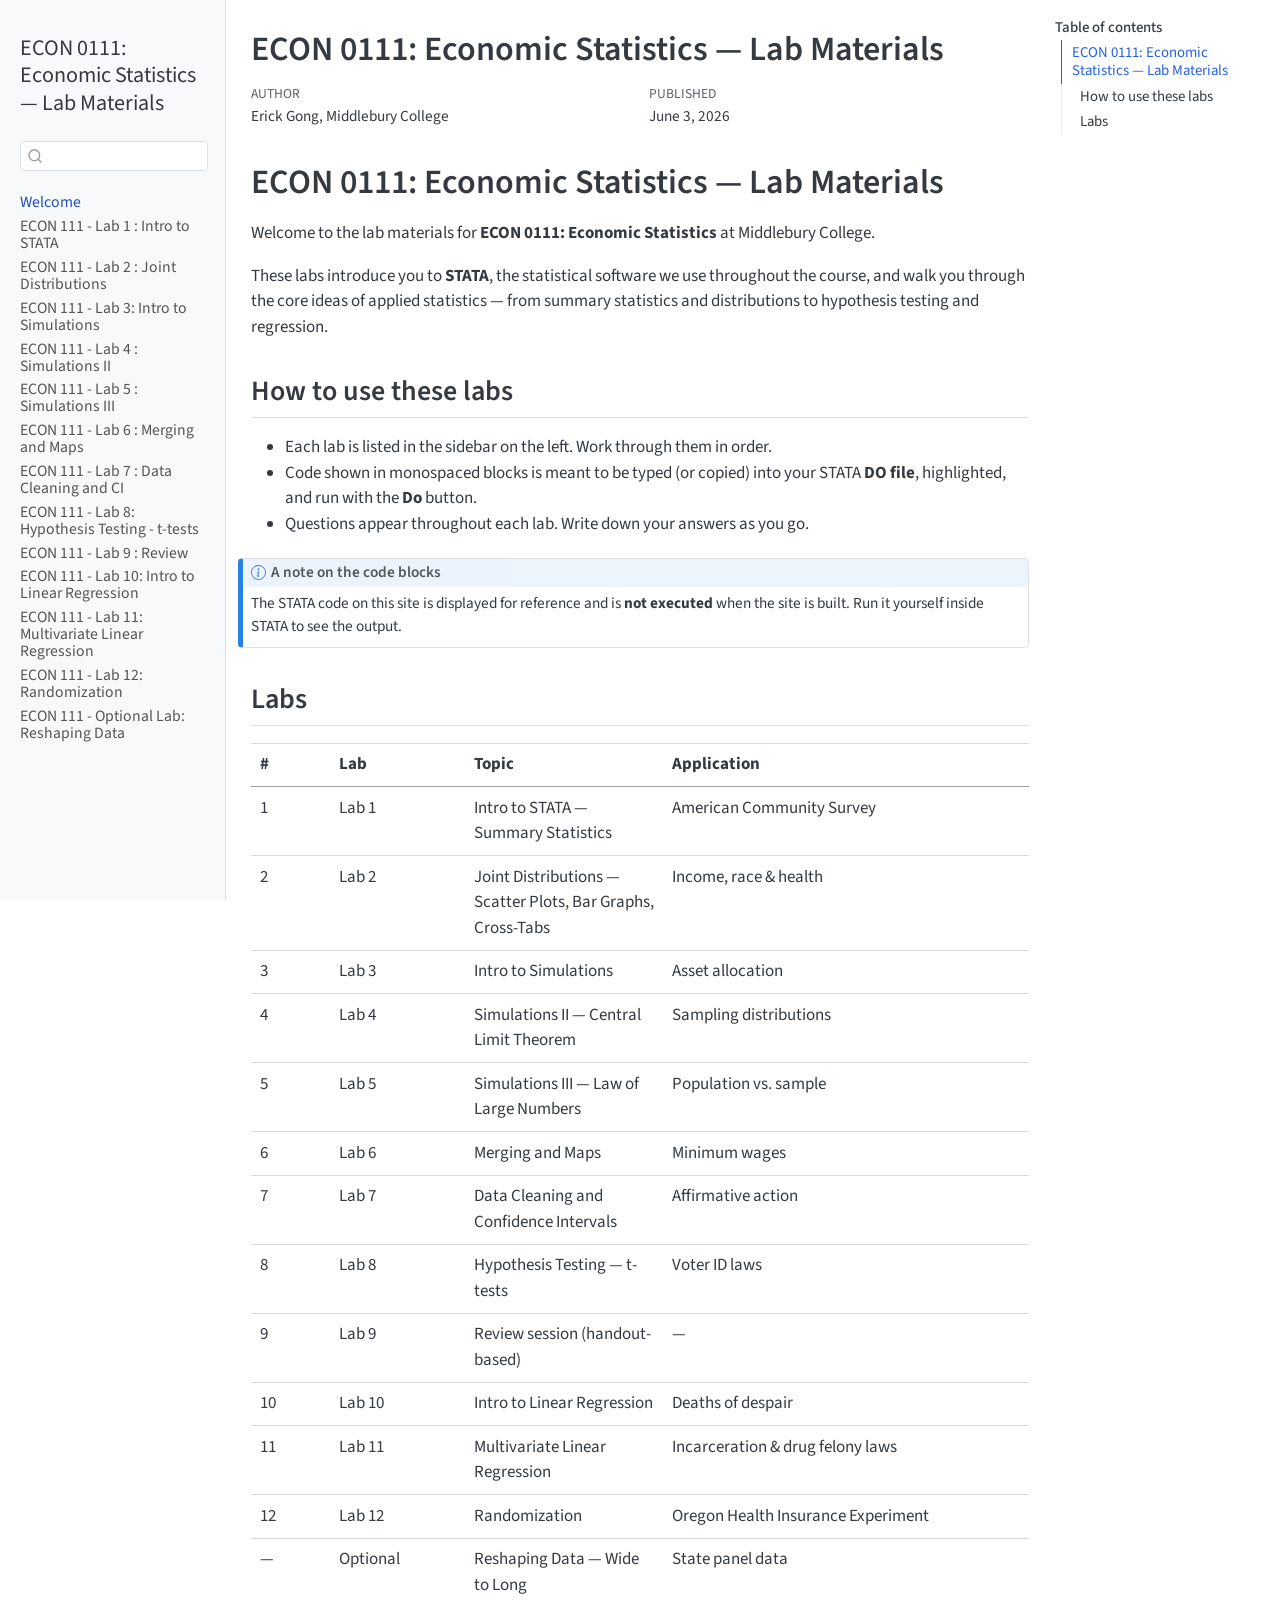
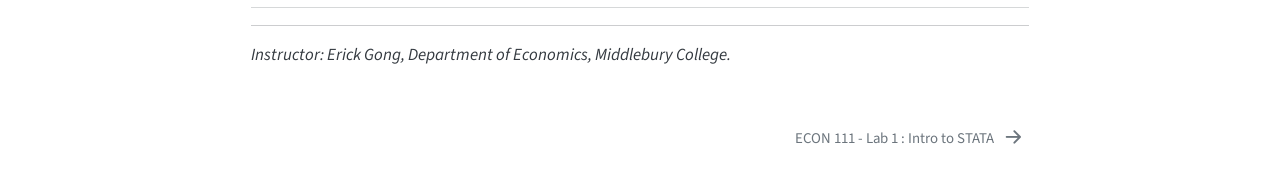
==== index.html @ a8101c31 "Publish ECON 0111 Quarto lab site" ====
<!DOCTYPE html>
<html xmlns="http://www.w3.org/1999/xhtml" lang="en" xml:lang="en"><head>

<meta charset="utf-8">
<meta name="generator" content="quarto-1.9.38">

<meta name="viewport" content="width=device-width, initial-scale=1.0, user-scalable=yes">

<meta name="author" content="Erick Gong, Middlebury College">
<meta name="dcterms.date" content="2026-06-03">

<title>ECON 0111: Economic Statistics — Lab Materials</title>
<style>
/* Default styles provided by pandoc.
** See https://pandoc.org/MANUAL.html#variables-for-html for config info.
*/
code{white-space: pre-wrap;}
span.smallcaps{font-variant: small-caps;}
div.columns{display: flex; gap: min(4vw, 1.5em);}
div.column{flex: auto; overflow-x: auto;}
div.hanging-indent{margin-left: 1.5em; text-indent: -1.5em;}
ul.task-list{list-style: none;}
ul.task-list li input[type="checkbox"] {
  width: 0.8em;
  margin: 0 0.8em 0.2em -1em; /* quarto-specific, see https://github.com/quarto-dev/quarto-cli/issues/4556 */ 
  vertical-align: middle;
}
</style>


<script src="site_libs/quarto-nav/quarto-nav.js"></script>
<script src="site_libs/quarto-nav/headroom.min.js"></script>
<script src="site_libs/clipboard/clipboard.min.js"></script>
<script src="site_libs/quarto-search/autocomplete.umd.js"></script>
<script src="site_libs/quarto-search/fuse.min.js"></script>
<script src="site_libs/quarto-search/quarto-search.js"></script>
<meta name="quarto:offset" content="./">
<link href="./Lab_1.html" rel="next">
<script src="site_libs/quarto-html/quarto.js" type="module"></script>
<script src="site_libs/quarto-html/tabsets/tabsets.js" type="module"></script>
<script src="site_libs/quarto-html/popper.min.js"></script>
<script src="site_libs/quarto-html/tippy.umd.min.js"></script>
<script src="site_libs/quarto-html/anchor.min.js"></script>
<link href="site_libs/quarto-html/tippy.css" rel="stylesheet">
<link href="site_libs/quarto-html/quarto-syntax-highlighting-15634bcf2e68342d4ad2dfa704d543f6.css" rel="stylesheet" id="quarto-text-highlighting-styles">
<script src="site_libs/bootstrap/bootstrap.min.js"></script>
<link href="site_libs/bootstrap/bootstrap-icons.css" rel="stylesheet">
<link href="site_libs/bootstrap/bootstrap-a8e7d90d93b923d1d9e7241540400d29.min.css" rel="stylesheet" append-hash="true" id="quarto-bootstrap" data-mode="light">
<script id="quarto-search-options" type="application/json">{
  "location": "sidebar",
  "copy-button": false,
  "collapse-after": 3,
  "panel-placement": "start",
  "type": "textbox",
  "limit": 50,
  "keyboard-shortcut": [
    "f",
    "/",
    "s"
  ],
  "show-item-context": false,
  "language": {
    "search-no-results-text": "No results",
    "search-matching-documents-text": "matching documents",
    "search-copy-link-title": "Copy link to search",
    "search-hide-matches-text": "Hide additional matches",
    "search-more-match-text": "more match in this document",
    "search-more-matches-text": "more matches in this document",
    "search-clear-button-title": "Clear",
    "search-text-placeholder": "",
    "search-detached-cancel-button-title": "Cancel",
    "search-submit-button-title": "Submit",
    "search-label": "Search"
  }
}</script>


</head>

<body class="nav-sidebar docked quarto-light">

<div id="quarto-search-results"></div>
  <header id="quarto-header" class="headroom fixed-top">
  <nav class="quarto-secondary-nav">
    <div class="container-fluid d-flex">
      <button type="button" class="quarto-btn-toggle btn" data-bs-toggle="collapse" role="button" data-bs-target=".quarto-sidebar-collapse-item" aria-controls="quarto-sidebar" aria-expanded="false" aria-label="Toggle sidebar navigation" onclick="if (window.quartoToggleHeadroom) { window.quartoToggleHeadroom(); }">
        <i class="bi bi-layout-text-sidebar-reverse"></i>
      </button>
        <nav class="quarto-page-breadcrumbs" aria-label="breadcrumb"><ol class="breadcrumb"><li class="breadcrumb-item"><a href="./index.html"><span class="chapter-title">Welcome</span></a></li></ol></nav>
        <a class="flex-grow-1" role="navigation" data-bs-toggle="collapse" data-bs-target=".quarto-sidebar-collapse-item" aria-controls="quarto-sidebar" aria-expanded="false" aria-label="Toggle sidebar navigation" onclick="if (window.quartoToggleHeadroom) { window.quartoToggleHeadroom(); }">      
        </a>
      <button type="button" class="btn quarto-search-button" aria-label="Search" onclick="window.quartoOpenSearch();">
        <i class="bi bi-search"></i>
      </button>
    </div>
  </nav>
</header>
<!-- content -->
<div id="quarto-content" class="quarto-container page-columns page-rows-contents page-layout-article">
<!-- sidebar -->
  <nav id="quarto-sidebar" class="sidebar collapse collapse-horizontal quarto-sidebar-collapse-item sidebar-navigation docked overflow-auto">
    <div class="pt-lg-2 mt-2 text-left sidebar-header">
    <div class="sidebar-title mb-0 py-0">
      <a href="./">ECON 0111: Economic Statistics — Lab Materials</a> 
    </div>
      </div>
        <div class="mt-2 flex-shrink-0 align-items-center">
        <div class="sidebar-search">
        <div id="quarto-search" class="" title="Search"></div>
        </div>
        </div>
    <div class="sidebar-menu-container"> 
    <ul class="list-unstyled mt-1">
        <li class="sidebar-item">
  <div class="sidebar-item-container"> 
  <a href="./index.html" class="sidebar-item-text sidebar-link active"><span class="chapter-title">Welcome</span></a>
  </div>
</li>
        <li class="sidebar-item">
  <div class="sidebar-item-container"> 
  <a href="./Lab_1.html" class="sidebar-item-text sidebar-link"><span class="chapter-title">ECON 111 - Lab 1 : Intro to STATA</span></a>
  </div>
</li>
        <li class="sidebar-item">
  <div class="sidebar-item-container"> 
  <a href="./Lab_2.html" class="sidebar-item-text sidebar-link"><span class="chapter-title">ECON 111 - Lab 2 : Joint Distributions</span></a>
  </div>
</li>
        <li class="sidebar-item">
  <div class="sidebar-item-container"> 
  <a href="./Lab_3.html" class="sidebar-item-text sidebar-link"><span class="chapter-title">ECON 111 - Lab 3: Intro to Simulations</span></a>
  </div>
</li>
        <li class="sidebar-item">
  <div class="sidebar-item-container"> 
  <a href="./Lab_4.html" class="sidebar-item-text sidebar-link"><span class="chapter-title">ECON 111 - Lab 4 : Simulations II</span></a>
  </div>
</li>
        <li class="sidebar-item">
  <div class="sidebar-item-container"> 
  <a href="./Lab_5.html" class="sidebar-item-text sidebar-link"><span class="chapter-title">ECON 111 - Lab 5 : Simulations III</span></a>
  </div>
</li>
        <li class="sidebar-item">
  <div class="sidebar-item-container"> 
  <a href="./Lab_6.html" class="sidebar-item-text sidebar-link"><span class="chapter-title">ECON 111 - Lab 6 : Merging and Maps</span></a>
  </div>
</li>
        <li class="sidebar-item">
  <div class="sidebar-item-container"> 
  <a href="./Lab_7.html" class="sidebar-item-text sidebar-link"><span class="chapter-title">ECON 111 - Lab 7 : Data Cleaning and CI</span></a>
  </div>
</li>
        <li class="sidebar-item">
  <div class="sidebar-item-container"> 
  <a href="./Lab_8.html" class="sidebar-item-text sidebar-link"><span class="chapter-title">ECON 111 - Lab 8: Hypothesis Testing - t-tests</span></a>
  </div>
</li>
        <li class="sidebar-item">
  <div class="sidebar-item-container"> 
  <a href="./Lab_9.html" class="sidebar-item-text sidebar-link"><span class="chapter-title">ECON 111 - Lab 9 : Review</span></a>
  </div>
</li>
        <li class="sidebar-item">
  <div class="sidebar-item-container"> 
  <a href="./Lab_10.html" class="sidebar-item-text sidebar-link"><span class="chapter-title">ECON 111 - Lab 10: Intro to Linear Regression</span></a>
  </div>
</li>
        <li class="sidebar-item">
  <div class="sidebar-item-container"> 
  <a href="./Lab_11.html" class="sidebar-item-text sidebar-link"><span class="chapter-title">ECON 111 - Lab 11: Multivariate Linear Regression</span></a>
  </div>
</li>
        <li class="sidebar-item">
  <div class="sidebar-item-container"> 
  <a href="./Lab_12.html" class="sidebar-item-text sidebar-link"><span class="chapter-title">ECON 111 - Lab 12: Randomization</span></a>
  </div>
</li>
        <li class="sidebar-item">
  <div class="sidebar-item-container"> 
  <a href="./Lab_Optional_Reshape.html" class="sidebar-item-text sidebar-link"><span class="chapter-title">ECON 111 - Optional Lab: Reshaping Data</span></a>
  </div>
</li>
    </ul>
    </div>
</nav>
<div id="quarto-sidebar-glass" class="quarto-sidebar-collapse-item" data-bs-toggle="collapse" data-bs-target=".quarto-sidebar-collapse-item"></div>
<!-- margin-sidebar -->
    <div id="quarto-margin-sidebar" class="sidebar margin-sidebar">
        <nav id="TOC" role="doc-toc" class="toc-active">
    <h2 id="toc-title">Table of contents</h2>
   
  <ul>
  <li><a href="#econ-0111-economic-statistics-lab-materials" id="toc-econ-0111-economic-statistics-lab-materials" class="nav-link active" data-scroll-target="#econ-0111-economic-statistics-lab-materials">ECON 0111: Economic Statistics — Lab Materials</a>
  <ul class="collapse">
  <li><a href="#how-to-use-these-labs" id="toc-how-to-use-these-labs" class="nav-link" data-scroll-target="#how-to-use-these-labs">How to use these labs</a></li>
  <li><a href="#labs" id="toc-labs" class="nav-link" data-scroll-target="#labs">Labs</a></li>
  </ul></li>
  </ul>
</nav>
    </div>
<!-- main -->
<main class="content" id="quarto-document-content">

<header id="title-block-header" class="quarto-title-block default">
<div class="quarto-title">
<h1 class="title">ECON 0111: Economic Statistics — Lab Materials</h1>
</div>



<div class="quarto-title-meta">

    <div>
    <div class="quarto-title-meta-heading">Author</div>
    <div class="quarto-title-meta-contents">
             <p>Erick Gong, Middlebury College </p>
          </div>
  </div>
    
    <div>
    <div class="quarto-title-meta-heading">Published</div>
    <div class="quarto-title-meta-contents">
      <p class="date">June 3, 2026</p>
    </div>
  </div>
  
    
  </div>
  


</header>


<section id="econ-0111-economic-statistics-lab-materials" class="level1 unnumbered">
<h1 class="unnumbered">ECON 0111: Economic Statistics — Lab Materials</h1>
<p>Welcome to the lab materials for <strong>ECON 0111: Economic Statistics</strong> at Middlebury College.</p>
<p>These labs introduce you to <strong>STATA</strong>, the statistical software we use throughout the course, and walk you through the core ideas of applied statistics — from summary statistics and distributions to hypothesis testing and regression.</p>
<section id="how-to-use-these-labs" class="level2">
<h2 class="anchored" data-anchor-id="how-to-use-these-labs">How to use these labs</h2>
<ul>
<li>Each lab is listed in the sidebar on the left. Work through them in order.</li>
<li>Code shown in monospaced blocks is meant to be typed (or copied) into your STATA <strong>DO file</strong>, highlighted, and run with the <strong>Do</strong> button.</li>
<li>Questions appear throughout each lab. Write down your answers as you go.</li>
</ul>
<div class="callout callout-style-default callout-note callout-titled">
<div class="callout-header d-flex align-content-center">
<div class="callout-icon-container">
<i class="callout-icon"></i>
</div>
<div class="callout-title-container flex-fill">
<span class="screen-reader-only">Note</span>A note on the code blocks
</div>
</div>
<div class="callout-body-container callout-body">
<p>The STATA code on this site is displayed for reference and is <strong>not executed</strong> when the site is built. Run it yourself inside STATA to see the output.</p>
</div>
</div>
</section>
<section id="labs" class="level2">
<h2 class="anchored" data-anchor-id="labs">Labs</h2>
<table class="caption-top table">
<colgroup>
<col style="width: 10%">
<col style="width: 17%">
<col style="width: 25%">
<col style="width: 46%">
</colgroup>
<thead>
<tr class="header">
<th>#</th>
<th>Lab</th>
<th>Topic</th>
<th>Application</th>
</tr>
</thead>
<tbody>
<tr class="odd">
<td>1</td>
<td>Lab 1</td>
<td>Intro to STATA — Summary Statistics</td>
<td>American Community Survey</td>
</tr>
<tr class="even">
<td>2</td>
<td>Lab 2</td>
<td>Joint Distributions — Scatter Plots, Bar Graphs, Cross-Tabs</td>
<td>Income, race &amp; health</td>
</tr>
<tr class="odd">
<td>3</td>
<td>Lab 3</td>
<td>Intro to Simulations</td>
<td>Asset allocation</td>
</tr>
<tr class="even">
<td>4</td>
<td>Lab 4</td>
<td>Simulations II — Central Limit Theorem</td>
<td>Sampling distributions</td>
</tr>
<tr class="odd">
<td>5</td>
<td>Lab 5</td>
<td>Simulations III — Law of Large Numbers</td>
<td>Population vs.&nbsp;sample</td>
</tr>
<tr class="even">
<td>6</td>
<td>Lab 6</td>
<td>Merging and Maps</td>
<td>Minimum wages</td>
</tr>
<tr class="odd">
<td>7</td>
<td>Lab 7</td>
<td>Data Cleaning and Confidence Intervals</td>
<td>Affirmative action</td>
</tr>
<tr class="even">
<td>8</td>
<td>Lab 8</td>
<td>Hypothesis Testing — t-tests</td>
<td>Voter ID laws</td>
</tr>
<tr class="odd">
<td>9</td>
<td>Lab 9</td>
<td>Review session (handout-based)</td>
<td>—</td>
</tr>
<tr class="even">
<td>10</td>
<td>Lab 10</td>
<td>Intro to Linear Regression</td>
<td>Deaths of despair</td>
</tr>
<tr class="odd">
<td>11</td>
<td>Lab 11</td>
<td>Multivariate Linear Regression</td>
<td>Incarceration &amp; drug felony laws</td>
</tr>
<tr class="even">
<td>12</td>
<td>Lab 12</td>
<td>Randomization</td>
<td>Oregon Health Insurance Experiment</td>
</tr>
<tr class="odd">
<td>—</td>
<td>Optional</td>
<td>Reshaping Data — Wide to Long</td>
<td>State panel data</td>
</tr>
</tbody>
</table>
<hr>
<p><em>Instructor: Erick Gong, Department of Economics, Middlebury College.</em></p>


</section>
</section>

</main> <!-- /main -->
<script id="quarto-html-after-body" type="application/javascript">
  window.document.addEventListener("DOMContentLoaded", function (event) {
    const icon = "";
    const anchorJS = new window.AnchorJS();
    anchorJS.options = {
      placement: 'right',
      icon: icon
    };
    anchorJS.add('.anchored');
    const isCodeAnnotation = (el) => {
      for (const clz of el.classList) {
        if (clz.startsWith('code-annotation-')) {                     
          return true;
        }
      }
      return false;
    }
    const onCopySuccess = function(e) {
      // button target
      const button = e.trigger;
      // don't keep focus
      button.blur();
      // flash "checked"
      button.classList.add('code-copy-button-checked');
      var currentTitle = button.getAttribute("title");
      button.setAttribute("title", "Copied!");
      let tooltip;
      if (window.bootstrap) {
        button.setAttribute("data-bs-toggle", "tooltip");
        button.setAttribute("data-bs-placement", "left");
        button.setAttribute("data-bs-title", "Copied!");
        tooltip = new bootstrap.Tooltip(button, 
          { trigger: "manual", 
            customClass: "code-copy-button-tooltip",
            offset: [0, -8]});
        tooltip.show();    
      }
      setTimeout(function() {
        if (tooltip) {
          tooltip.hide();
          button.removeAttribute("data-bs-title");
          button.removeAttribute("data-bs-toggle");
          button.removeAttribute("data-bs-placement");
        }
        button.setAttribute("title", currentTitle);
        button.classList.remove('code-copy-button-checked');
      }, 1000);
      // clear code selection
      e.clearSelection();
    }
    const getTextToCopy = function(trigger) {
      const outerScaffold = trigger.parentElement.cloneNode(true);
      const codeEl = outerScaffold.querySelector('code');
      for (const childEl of codeEl.children) {
        if (isCodeAnnotation(childEl)) {
          childEl.remove();
        }
      }
      return codeEl.innerText;
    }
    const clipboard = new window.ClipboardJS('.code-copy-button:not([data-in-quarto-modal])', {
      text: getTextToCopy
    });
    clipboard.on('success', onCopySuccess);
    if (window.document.getElementById('quarto-embedded-source-code-modal')) {
      const clipboardModal = new window.ClipboardJS('.code-copy-button[data-in-quarto-modal]', {
        text: getTextToCopy,
        container: window.document.getElementById('quarto-embedded-source-code-modal')
      });
      clipboardModal.on('success', onCopySuccess);
    }
      var localhostRegex = new RegExp(/^(?:http|https):\/\/localhost\:?[0-9]*\//);
      var mailtoRegex = new RegExp(/^mailto:/);
        var filterRegex = new RegExp('/' + window.location.host + '/');
      var isInternal = (href) => {
          return filterRegex.test(href) || localhostRegex.test(href) || mailtoRegex.test(href);
      }
      // Inspect non-navigation links and adorn them if external
     var links = window.document.querySelectorAll('a[href]:not(.nav-link):not(.navbar-brand):not(.toc-action):not(.sidebar-link):not(.sidebar-item-toggle):not(.pagination-link):not(.no-external):not([aria-hidden]):not(.dropdown-item):not(.quarto-navigation-tool):not(.about-link)');
      for (var i=0; i<links.length; i++) {
        const link = links[i];
        if (!isInternal(link.href)) {
          // undo the damage that might have been done by quarto-nav.js in the case of
          // links that we want to consider external
          if (link.dataset.originalHref !== undefined) {
            link.href = link.dataset.originalHref;
          }
        }
      }
    function tippyHover(el, contentFn, onTriggerFn, onUntriggerFn) {
      const config = {
        allowHTML: true,
        maxWidth: 500,
        delay: 100,
        arrow: false,
        appendTo: function(el) {
            return el.parentElement;
        },
        interactive: true,
        interactiveBorder: 10,
        theme: 'quarto',
        placement: 'bottom-start',
      };
      if (contentFn) {
        config.content = contentFn;
      }
      if (onTriggerFn) {
        config.onTrigger = onTriggerFn;
      }
      if (onUntriggerFn) {
        config.onUntrigger = onUntriggerFn;
      }
      window.tippy(el, config); 
    }
    const noterefs = window.document.querySelectorAll('a[role="doc-noteref"]');
    for (var i=0; i<noterefs.length; i++) {
      const ref = noterefs[i];
      tippyHover(ref, function() {
        // use id or data attribute instead here
        let href = ref.getAttribute('data-footnote-href') || ref.getAttribute('href');
        try { href = new URL(href).hash; } catch {}
        const id = href.replace(/^#\/?/, "");
        const note = window.document.getElementById(id);
        if (note) {
          return note.innerHTML;
        } else {
          return "";
        }
      });
    }
    const xrefs = window.document.querySelectorAll('a.quarto-xref');
    const processXRef = (id, note) => {
      // Strip column container classes
      const stripColumnClz = (el) => {
        el.classList.remove("page-full", "page-columns");
        if (el.children) {
          for (const child of el.children) {
            stripColumnClz(child);
          }
        }
      }
      stripColumnClz(note)
      if (id === null || id.startsWith('sec-')) {
        // Special case sections, only their first couple elements
        const container = document.createElement("div");
        if (note.children && note.children.length > 2) {
          container.appendChild(note.children[0].cloneNode(true));
          for (let i = 1; i < note.children.length; i++) {
            const child = note.children[i];
            if (child.tagName === "P" && child.innerText === "") {
              continue;
            } else {
              container.appendChild(child.cloneNode(true));
              break;
            }
          }
          if (window.Quarto?.typesetMath) {
            window.Quarto.typesetMath(container);
          }
          return container.innerHTML
        } else {
          if (window.Quarto?.typesetMath) {
            window.Quarto.typesetMath(note);
          }
          return note.innerHTML;
        }
      } else {
        // Remove any anchor links if they are present
        const anchorLink = note.querySelector('a.anchorjs-link');
        if (anchorLink) {
          anchorLink.remove();
        }
        if (window.Quarto?.typesetMath) {
          window.Quarto.typesetMath(note);
        }
        if (note.classList.contains("callout")) {
          return note.outerHTML;
        } else {
          return note.innerHTML;
        }
      }
    }
    for (var i=0; i<xrefs.length; i++) {
      const xref = xrefs[i];
      tippyHover(xref, undefined, function(instance) {
        instance.disable();
        let url = xref.getAttribute('href');
        let hash = undefined; 
        if (url.startsWith('#')) {
          hash = url;
        } else {
          try { hash = new URL(url).hash; } catch {}
        }
        if (hash) {
          const id = hash.replace(/^#\/?/, "");
          const note = window.document.getElementById(id);
          if (note !== null) {
            try {
              const html = processXRef(id, note.cloneNode(true));
              instance.setContent(html);
            } finally {
              instance.enable();
              instance.show();
            }
          } else {
            // See if we can fetch this
            fetch(url.split('#')[0])
            .then(res => res.text())
            .then(html => {
              const parser = new DOMParser();
              const htmlDoc = parser.parseFromString(html, "text/html");
              const note = htmlDoc.getElementById(id);
              if (note !== null) {
                const html = processXRef(id, note);
                instance.setContent(html);
              } 
            }).finally(() => {
              instance.enable();
              instance.show();
            });
          }
        } else {
          // See if we can fetch a full url (with no hash to target)
          // This is a special case and we should probably do some content thinning / targeting
          fetch(url)
          .then(res => res.text())
          .then(html => {
            const parser = new DOMParser();
            const htmlDoc = parser.parseFromString(html, "text/html");
            const note = htmlDoc.querySelector('main.content');
            if (note !== null) {
              // This should only happen for chapter cross references
              // (since there is no id in the URL)
              // remove the first header
              if (note.children.length > 0 && note.children[0].tagName === "HEADER") {
                note.children[0].remove();
              }
              const html = processXRef(null, note);
              instance.setContent(html);
            } 
          }).finally(() => {
            instance.enable();
            instance.show();
          });
        }
      }, function(instance) {
      });
    }
        let selectedAnnoteEl;
        const selectorForAnnotation = ( cell, annotation) => {
          let cellAttr = 'data-code-cell="' + cell + '"';
          let lineAttr = 'data-code-annotation="' +  annotation + '"';
          const selector = 'span[' + cellAttr + '][' + lineAttr + ']';
          return selector;
        }
        const selectCodeLines = (annoteEl) => {
          const doc = window.document;
          const targetCell = annoteEl.getAttribute("data-target-cell");
          const targetAnnotation = annoteEl.getAttribute("data-target-annotation");
          const annoteSpan = window.document.querySelector(selectorForAnnotation(targetCell, targetAnnotation));
          const lines = annoteSpan.getAttribute("data-code-lines").split(",");
          const lineIds = lines.map((line) => {
            return targetCell + "-" + line;
          })
          let top = null;
          let height = null;
          let parent = null;
          if (lineIds.length > 0) {
              //compute the position of the single el (top and bottom and make a div)
              const el = window.document.getElementById(lineIds[0]);
              top = el.offsetTop;
              height = el.offsetHeight;
              parent = el.parentElement.parentElement;
            if (lineIds.length > 1) {
              const lastEl = window.document.getElementById(lineIds[lineIds.length - 1]);
              const bottom = lastEl.offsetTop + lastEl.offsetHeight;
              height = bottom - top;
            }
            if (top !== null && height !== null && parent !== null) {
              // cook up a div (if necessary) and position it 
              let div = window.document.getElementById("code-annotation-line-highlight");
              if (div === null) {
                div = window.document.createElement("div");
                div.setAttribute("id", "code-annotation-line-highlight");
                div.style.position = 'absolute';
                parent.appendChild(div);
              }
              div.style.top = top - 2 + "px";
              div.style.height = height + 4 + "px";
              div.style.left = 0;
              let gutterDiv = window.document.getElementById("code-annotation-line-highlight-gutter");
              if (gutterDiv === null) {
                gutterDiv = window.document.createElement("div");
                gutterDiv.setAttribute("id", "code-annotation-line-highlight-gutter");
                gutterDiv.style.position = 'absolute';
                const codeCell = window.document.getElementById(targetCell);
                const gutter = codeCell.querySelector('.code-annotation-gutter');
                gutter.appendChild(gutterDiv);
              }
              gutterDiv.style.top = top - 2 + "px";
              gutterDiv.style.height = height + 4 + "px";
            }
            selectedAnnoteEl = annoteEl;
          }
        };
        const unselectCodeLines = () => {
          const elementsIds = ["code-annotation-line-highlight", "code-annotation-line-highlight-gutter"];
          elementsIds.forEach((elId) => {
            const div = window.document.getElementById(elId);
            if (div) {
              div.remove();
            }
          });
          selectedAnnoteEl = undefined;
        };
          // Handle positioning of the toggle
      window.addEventListener(
        "resize",
        throttle(() => {
          elRect = undefined;
          if (selectedAnnoteEl) {
            selectCodeLines(selectedAnnoteEl);
          }
        }, 10)
      );
      function throttle(fn, ms) {
      let throttle = false;
      let timer;
        return (...args) => {
          if(!throttle) { // first call gets through
              fn.apply(this, args);
              throttle = true;
          } else { // all the others get throttled
              if(timer) clearTimeout(timer); // cancel #2
              timer = setTimeout(() => {
                fn.apply(this, args);
                timer = throttle = false;
              }, ms);
          }
        };
      }
        // Attach click handler to the DT
        const annoteDls = window.document.querySelectorAll('dt[data-target-cell]');
        for (const annoteDlNode of annoteDls) {
          annoteDlNode.addEventListener('click', (event) => {
            const clickedEl = event.target;
            if (clickedEl !== selectedAnnoteEl) {
              unselectCodeLines();
              const activeEl = window.document.querySelector('dt[data-target-cell].code-annotation-active');
              if (activeEl) {
                activeEl.classList.remove('code-annotation-active');
              }
              selectCodeLines(clickedEl);
              clickedEl.classList.add('code-annotation-active');
            } else {
              // Unselect the line
              unselectCodeLines();
              clickedEl.classList.remove('code-annotation-active');
            }
          });
        }
    const findCites = (el) => {
      const parentEl = el.parentElement;
      if (parentEl) {
        const cites = parentEl.dataset.cites;
        if (cites) {
          return {
            el,
            cites: cites.split(' ')
          };
        } else {
          return findCites(el.parentElement)
        }
      } else {
        return undefined;
      }
    };
    var bibliorefs = window.document.querySelectorAll('a[role="doc-biblioref"]');
    for (var i=0; i<bibliorefs.length; i++) {
      const ref = bibliorefs[i];
      const citeInfo = findCites(ref);
      if (citeInfo) {
        tippyHover(citeInfo.el, function() {
          var popup = window.document.createElement('div');
          citeInfo.cites.forEach(function(cite) {
            var citeDiv = window.document.createElement('div');
            citeDiv.classList.add('hanging-indent');
            citeDiv.classList.add('csl-entry');
            var biblioDiv = window.document.getElementById('ref-' + cite);
            if (biblioDiv) {
              citeDiv.innerHTML = biblioDiv.innerHTML;
            }
            popup.appendChild(citeDiv);
          });
          return popup.innerHTML;
        });
      }
    }
  });
  </script>
<nav class="page-navigation">
  <div class="nav-page nav-page-previous">
  </div>
  <div class="nav-page nav-page-next">
      <a href="./Lab_1.html" class="pagination-link" aria-label="ECON 111 - Lab 1 : Intro to STATA">
        <span class="nav-page-text"><span class="chapter-title">ECON 111 - Lab 1 : Intro to STATA</span></span> <i class="bi bi-arrow-right-short"></i>
      </a>
  </div>
</nav>
</div> <!-- /content -->




</body></html>
---- site_libs/quarto-html/tippy.css ----
.tippy-box[data-animation=fade][data-state=hidden]{opacity:0}[data-tippy-root]{max-width:calc(100vw - 10px)}.tippy-box{position:relative;background-color:#333;color:#fff;border-radius:4px;font-size:14px;line-height:1.4;white-space:normal;outline:0;transition-property:transform,visibility,opacity}.tippy-box[data-placement^=top]>.tippy-arrow{bottom:0}.tippy-box[data-placement^=top]>.tippy-arrow:before{bottom:-7px;left:0;border-width:8px 8px 0;border-top-color:initial;transform-origin:center top}.tippy-box[data-placement^=bottom]>.tippy-arrow{top:0}.tippy-box[data-placement^=bottom]>.tippy-arrow:before{top:-7px;left:0;border-width:0 8px 8px;border-bottom-color:initial;transform-origin:center bottom}.tippy-box[data-placement^=left]>.tippy-arrow{right:0}.tippy-box[data-placement^=left]>.tippy-arrow:before{border-width:8px 0 8px 8px;border-left-color:initial;right:-7px;transform-origin:center left}.tippy-box[data-placement^=right]>.tippy-arrow{left:0}.tippy-box[data-placement^=right]>.tippy-arrow:before{left:-7px;border-width:8px 8px 8px 0;border-right-color:initial;transform-origin:center right}.tippy-box[data-inertia][data-state=visible]{transition-timing-function:cubic-bezier(.54,1.5,.38,1.11)}.tippy-arrow{width:16px;height:16px;color:#333}.tippy-arrow:before{content:"";position:absolute;border-color:transparent;border-style:solid}.tippy-content{position:relative;padding:5px 9px;z-index:1}
---- site_libs/quarto-html/quarto-syntax-highlighting-15634bcf2e68342d4ad2dfa704d543f6.css ----
/* quarto syntax highlight colors */
:root {
  --quarto-hl-ot-color: #003B4F;
  --quarto-hl-at-color: #657422;
  --quarto-hl-ss-color: #20794D;
  --quarto-hl-an-color: #5E5E5E;
  --quarto-hl-fu-color: #4758AB;
  --quarto-hl-st-color: #20794D;
  --quarto-hl-cf-color: #003B4F;
  --quarto-hl-op-color: #5E5E5E;
  --quarto-hl-er-color: #AD0000;
  --quarto-hl-bn-color: #AD0000;
  --quarto-hl-al-color: #AD0000;
  --quarto-hl-va-color: #111111;
  --quarto-hl-bu-color: inherit;
  --quarto-hl-ex-color: inherit;
  --quarto-hl-pp-color: #AD0000;
  --quarto-hl-in-color: #5E5E5E;
  --quarto-hl-vs-color: #20794D;
  --quarto-hl-wa-color: #5E5E5E;
  --quarto-hl-do-color: #5E5E5E;
  --quarto-hl-im-color: #00769E;
  --quarto-hl-ch-color: #20794D;
  --quarto-hl-dt-color: #AD0000;
  --quarto-hl-fl-color: #AD0000;
  --quarto-hl-co-color: #5E5E5E;
  --quarto-hl-cv-color: #5E5E5E;
  --quarto-hl-cn-color: #8f5902;
  --quarto-hl-sc-color: #5E5E5E;
  --quarto-hl-dv-color: #AD0000;
  --quarto-hl-kw-color: #003B4F;
}

/* other quarto variables */
:root {
  --quarto-font-monospace: SFMono-Regular, Menlo, Monaco, Consolas, "Liberation Mono", "Courier New", monospace;
}

/* syntax highlight based on Pandoc's rules */
pre > code.sourceCode > span {
  color: #003B4F;
}

code.sourceCode > span {
  color: #003B4F;
}

div.sourceCode,
div.sourceCode pre.sourceCode {
  color: #003B4F;
}

/* Normal */
code span {
  color: #003B4F;
}

/* Alert */
code span.al {
  color: #AD0000;
  font-style: inherit;
}

/* Annotation */
code span.an {
  color: #5E5E5E;
  font-style: inherit;
}

/* Attribute */
code span.at {
  color: #657422;
  font-style: inherit;
}

/* BaseN */
code span.bn {
  color: #AD0000;
  font-style: inherit;
}

/* BuiltIn */
code span.bu {
  font-style: inherit;
}

/* ControlFlow */
code span.cf {
  color: #003B4F;
  font-weight: bold;
  font-style: inherit;
}

/* Char */
code span.ch {
  color: #20794D;
  font-style: inherit;
}

/* Constant */
code span.cn {
  color: #8f5902;
  font-style: inherit;
}

/* Comment */
code span.co {
  color: #5E5E5E;
  font-style: inherit;
}

/* CommentVar */
code span.cv {
  color: #5E5E5E;
  font-style: italic;
}

/* Documentation */
code span.do {
  color: #5E5E5E;
  font-style: italic;
}

/* DataType */
code span.dt {
  color: #AD0000;
  font-style: inherit;
}

/* DecVal */
code span.dv {
  color: #AD0000;
  font-style: inherit;
}

/* Error */
code span.er {
  color: #AD0000;
  font-style: inherit;
}

/* Extension */
code span.ex {
  font-style: inherit;
}

/* Float */
code span.fl {
  color: #AD0000;
  font-style: inherit;
}

/* Function */
code span.fu {
  color: #4758AB;
  font-style: inherit;
}

/* Import */
code span.im {
  color: #00769E;
  font-style: inherit;
}

/* Information */
code span.in {
  color: #5E5E5E;
  font-style: inherit;
}

/* Keyword */
code span.kw {
  color: #003B4F;
  font-weight: bold;
  font-style: inherit;
}

/* Operator */
code span.op {
  color: #5E5E5E;
  font-style: inherit;
}

/* Other */
code span.ot {
  color: #003B4F;
  font-style: inherit;
}

/* Preprocessor */
code span.pp {
  color: #AD0000;
  font-style: inherit;
}

/* SpecialChar */
code span.sc {
  color: #5E5E5E;
  font-style: inherit;
}

/* SpecialString */
code span.ss {
  color: #20794D;
  font-style: inherit;
}

/* String */
code span.st {
  color: #20794D;
  font-style: inherit;
}

/* Variable */
code span.va {
  color: #111111;
  font-style: inherit;
}

/* VerbatimString */
code span.vs {
  color: #20794D;
  font-style: inherit;
}

/* Warning */
code span.wa {
  color: #5E5E5E;
  font-style: italic;
}

.prevent-inlining {
  content: "</";
}

/*# sourceMappingURL=f23921c56f73e400b49028c9186a1aa0.css.map */
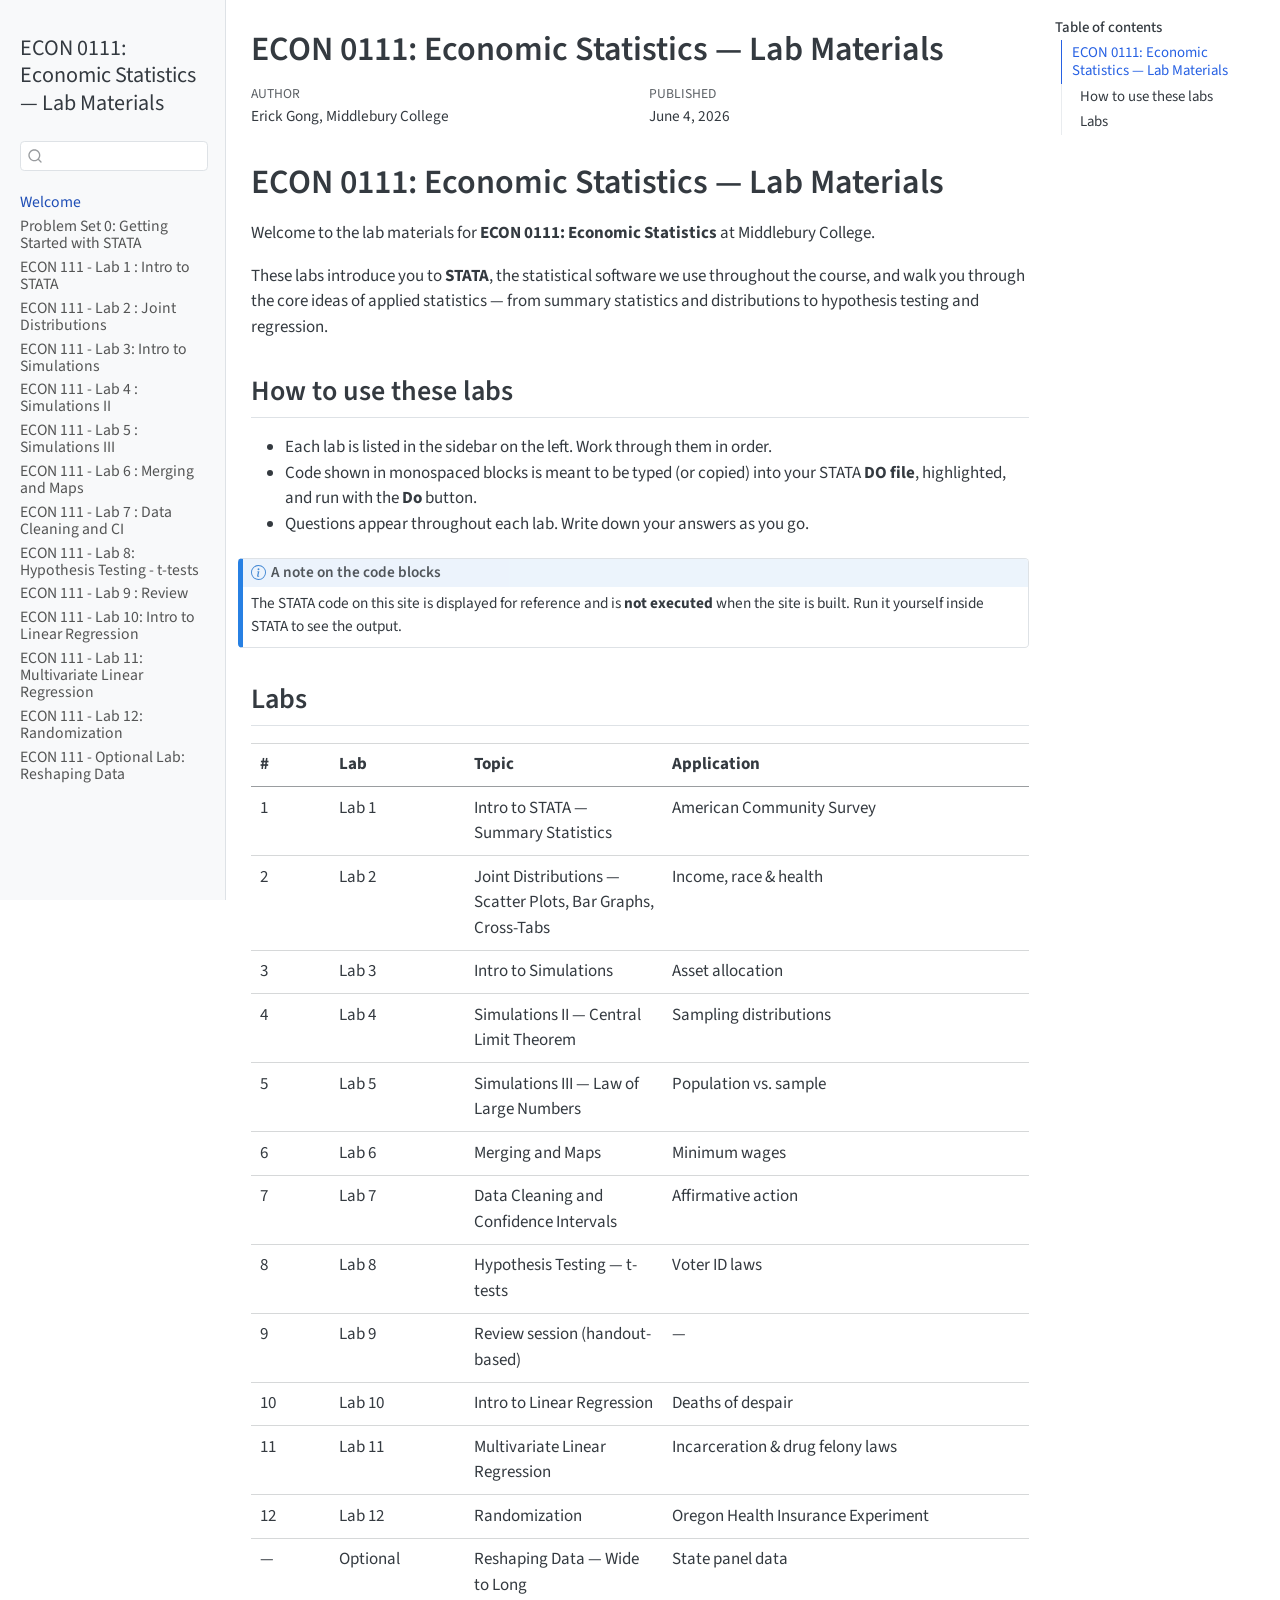
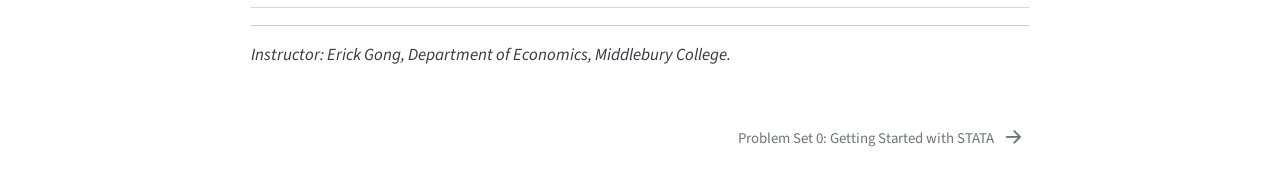
==== commit a85aff34: "Add PS_0 Getting Started page, update navigation" ====
--- a/index.html
+++ b/index.html
@@ -7,7 +7,7 @@
 <meta name="viewport" content="width=device-width, initial-scale=1.0, user-scalable=yes">
 
 <meta name="author" content="Erick Gong, Middlebury College">
-<meta name="dcterms.date" content="2026-06-03">
+<meta name="dcterms.date" content="2026-06-04">
 
 <title>ECON 0111: Economic Statistics — Lab Materials</title>
 <style>
@@ -35,7 +35,7 @@
 <script src="site_libs/quarto-search/fuse.min.js"></script>
 <script src="site_libs/quarto-search/quarto-search.js"></script>
 <meta name="quarto:offset" content="./">
-<link href="./Lab_1.html" rel="next">
+<link href="./PS_0.html" rel="next">
 <script src="site_libs/quarto-html/quarto.js" type="module"></script>
 <script src="site_libs/quarto-html/tabsets/tabsets.js" type="module"></script>
 <script src="site_libs/quarto-html/popper.min.js"></script>
@@ -118,6 +118,11 @@
 </li>
         <li class="sidebar-item">
   <div class="sidebar-item-container"> 
+  <a href="./PS_0.html" class="sidebar-item-text sidebar-link"><span class="chapter-title">Problem Set 0: Getting Started with STATA</span></a>
+  </div>
+</li>
+        <li class="sidebar-item">
+  <div class="sidebar-item-container"> 
   <a href="./Lab_1.html" class="sidebar-item-text sidebar-link"><span class="chapter-title">ECON 111 - Lab 1 : Intro to STATA</span></a>
   </div>
 </li>
@@ -221,7 +226,7 @@
     <div>
     <div class="quarto-title-meta-heading">Published</div>
     <div class="quarto-title-meta-contents">
-      <p class="date">June 3, 2026</p>
+      <p class="date">June 4, 2026</p>
     </div>
   </div>
   
@@ -768,8 +773,8 @@
   <div class="nav-page nav-page-previous">
   </div>
   <div class="nav-page nav-page-next">
-      <a href="./Lab_1.html" class="pagination-link" aria-label="ECON 111 - Lab 1 : Intro to STATA">
-        <span class="nav-page-text"><span class="chapter-title">ECON 111 - Lab 1 : Intro to STATA</span></span> <i class="bi bi-arrow-right-short"></i>
+      <a href="./PS_0.html" class="pagination-link" aria-label="Problem Set 0: Getting Started with STATA">
+        <span class="nav-page-text"><span class="chapter-title">Problem Set 0: Getting Started with STATA</span></span> <i class="bi bi-arrow-right-short"></i>
       </a>
   </div>
 </nav>
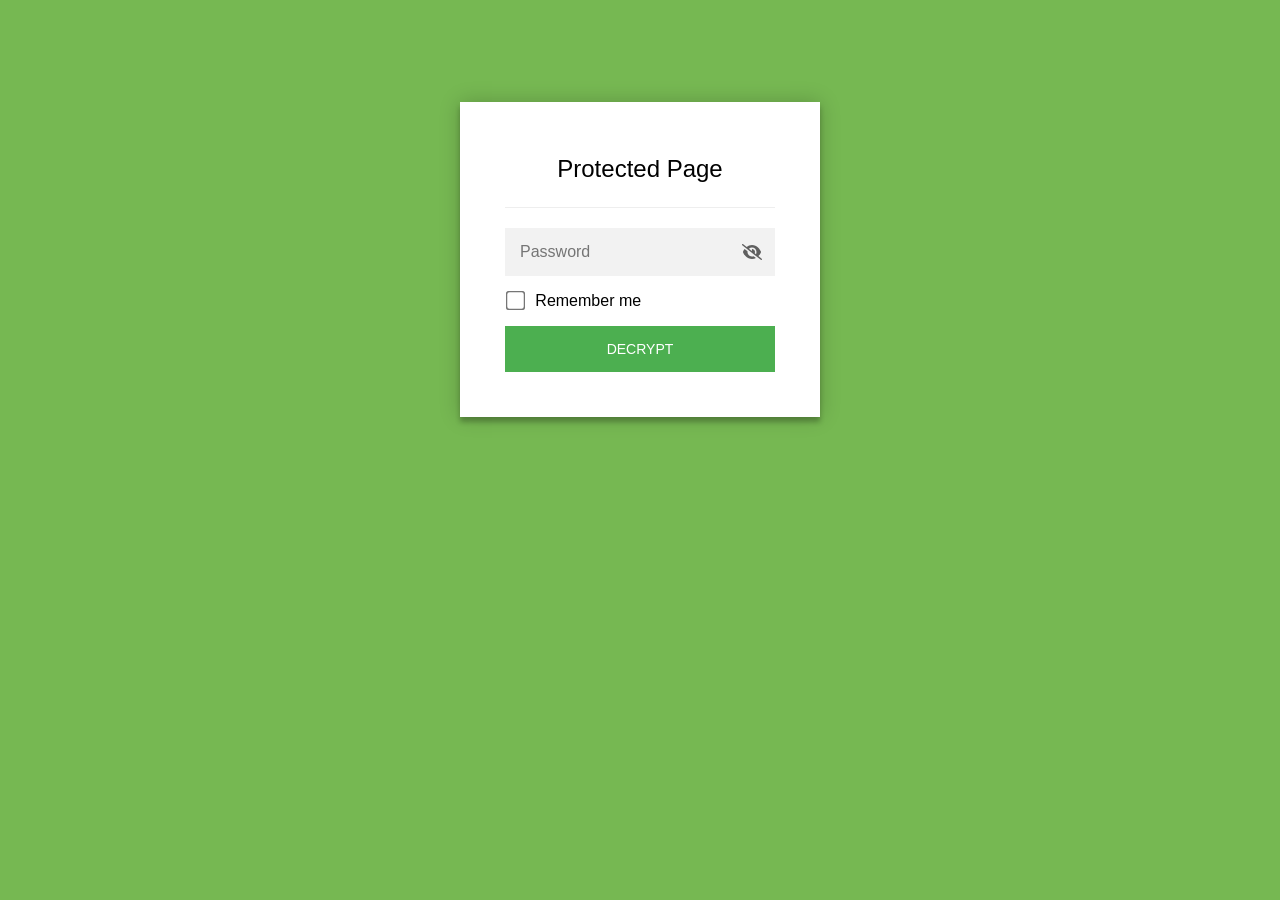
==== commit d2b65db7: "Add Staticrypt password protection" ====
--- a/index.html
+++ b/index.html
@@ -1,786 +1,892 @@
 <!DOCTYPE html>
-<html xmlns="http://www.w3.org/1999/xhtml" lang="en" xml:lang="en"><head>
-
-<meta charset="utf-8">
-<meta name="generator" content="quarto-1.9.38">
-
-<meta name="viewport" content="width=device-width, initial-scale=1.0, user-scalable=yes">
-
-<meta name="author" content="Erick Gong, Middlebury College">
-<meta name="dcterms.date" content="2026-06-04">
-
-<title>ECON 0111: Economic Statistics — Lab Materials</title>
-<style>
-/* Default styles provided by pandoc.
-** See https://pandoc.org/MANUAL.html#variables-for-html for config info.
-*/
-code{white-space: pre-wrap;}
-span.smallcaps{font-variant: small-caps;}
-div.columns{display: flex; gap: min(4vw, 1.5em);}
-div.column{flex: auto; overflow-x: auto;}
-div.hanging-indent{margin-left: 1.5em; text-indent: -1.5em;}
-ul.task-list{list-style: none;}
-ul.task-list li input[type="checkbox"] {
-  width: 0.8em;
-  margin: 0 0.8em 0.2em -1em; /* quarto-specific, see https://github.com/quarto-dev/quarto-cli/issues/4556 */ 
-  vertical-align: middle;
-}
-</style>
-
-
-<script src="site_libs/quarto-nav/quarto-nav.js"></script>
-<script src="site_libs/quarto-nav/headroom.min.js"></script>
-<script src="site_libs/clipboard/clipboard.min.js"></script>
-<script src="site_libs/quarto-search/autocomplete.umd.js"></script>
-<script src="site_libs/quarto-search/fuse.min.js"></script>
-<script src="site_libs/quarto-search/quarto-search.js"></script>
-<meta name="quarto:offset" content="./">
-<link href="./PS_0.html" rel="next">
-<script src="site_libs/quarto-html/quarto.js" type="module"></script>
-<script src="site_libs/quarto-html/tabsets/tabsets.js" type="module"></script>
-<script src="site_libs/quarto-html/popper.min.js"></script>
-<script src="site_libs/quarto-html/tippy.umd.min.js"></script>
-<script src="site_libs/quarto-html/anchor.min.js"></script>
-<link href="site_libs/quarto-html/tippy.css" rel="stylesheet">
-<link href="site_libs/quarto-html/quarto-syntax-highlighting-15634bcf2e68342d4ad2dfa704d543f6.css" rel="stylesheet" id="quarto-text-highlighting-styles">
-<script src="site_libs/bootstrap/bootstrap.min.js"></script>
-<link href="site_libs/bootstrap/bootstrap-icons.css" rel="stylesheet">
-<link href="site_libs/bootstrap/bootstrap-a8e7d90d93b923d1d9e7241540400d29.min.css" rel="stylesheet" append-hash="true" id="quarto-bootstrap" data-mode="light">
-<script id="quarto-search-options" type="application/json">{
-  "location": "sidebar",
-  "copy-button": false,
-  "collapse-after": 3,
-  "panel-placement": "start",
-  "type": "textbox",
-  "limit": 50,
-  "keyboard-shortcut": [
-    "f",
-    "/",
-    "s"
-  ],
-  "show-item-context": false,
-  "language": {
-    "search-no-results-text": "No results",
-    "search-matching-documents-text": "matching documents",
-    "search-copy-link-title": "Copy link to search",
-    "search-hide-matches-text": "Hide additional matches",
-    "search-more-match-text": "more match in this document",
-    "search-more-matches-text": "more matches in this document",
-    "search-clear-button-title": "Clear",
-    "search-text-placeholder": "",
-    "search-detached-cancel-button-title": "Cancel",
-    "search-submit-button-title": "Submit",
-    "search-label": "Search"
-  }
-}</script>
-
-
-</head>
-
-<body class="nav-sidebar docked quarto-light">
-
-<div id="quarto-search-results"></div>
-  <header id="quarto-header" class="headroom fixed-top">
-  <nav class="quarto-secondary-nav">
-    <div class="container-fluid d-flex">
-      <button type="button" class="quarto-btn-toggle btn" data-bs-toggle="collapse" role="button" data-bs-target=".quarto-sidebar-collapse-item" aria-controls="quarto-sidebar" aria-expanded="false" aria-label="Toggle sidebar navigation" onclick="if (window.quartoToggleHeadroom) { window.quartoToggleHeadroom(); }">
-        <i class="bi bi-layout-text-sidebar-reverse"></i>
-      </button>
-        <nav class="quarto-page-breadcrumbs" aria-label="breadcrumb"><ol class="breadcrumb"><li class="breadcrumb-item"><a href="./index.html"><span class="chapter-title">Welcome</span></a></li></ol></nav>
-        <a class="flex-grow-1" role="navigation" data-bs-toggle="collapse" data-bs-target=".quarto-sidebar-collapse-item" aria-controls="quarto-sidebar" aria-expanded="false" aria-label="Toggle sidebar navigation" onclick="if (window.quartoToggleHeadroom) { window.quartoToggleHeadroom(); }">      
-        </a>
-      <button type="button" class="btn quarto-search-button" aria-label="Search" onclick="window.quartoOpenSearch();">
-        <i class="bi bi-search"></i>
-      </button>
-    </div>
-  </nav>
-</header>
-<!-- content -->
-<div id="quarto-content" class="quarto-container page-columns page-rows-contents page-layout-article">
-<!-- sidebar -->
-  <nav id="quarto-sidebar" class="sidebar collapse collapse-horizontal quarto-sidebar-collapse-item sidebar-navigation docked overflow-auto">
-    <div class="pt-lg-2 mt-2 text-left sidebar-header">
-    <div class="sidebar-title mb-0 py-0">
-      <a href="./">ECON 0111: Economic Statistics — Lab Materials</a> 
-    </div>
-      </div>
-        <div class="mt-2 flex-shrink-0 align-items-center">
-        <div class="sidebar-search">
-        <div id="quarto-search" class="" title="Search"></div>
+<html class="staticrypt-html">
+    <head>
+        <meta charset="utf-8" />
+        <title>Protected Page</title>
+        <meta name="viewport" content="width=device-width, initial-scale=1" />
+
+        <!-- do not cache this page -->
+        <meta http-equiv="cache-control" content="max-age=0" />
+        <meta http-equiv="cache-control" content="no-cache" />
+        <meta http-equiv="expires" content="0" />
+        <meta http-equiv="expires" content="Tue, 01 Jan 1980 1:00:00 GMT" />
+        <meta http-equiv="pragma" content="no-cache" />
+
+        <style>
+            .staticrypt-hr {
+                margin-top: 20px;
+                margin-bottom: 20px;
+                border: 0;
+                border-top: 1px solid #eee;
+            }
+
+            .staticrypt-page {
+                width: 360px;
+                padding: 8% 0 0;
+                margin: auto;
+                box-sizing: border-box;
+            }
+
+            .staticrypt-form {
+                position: relative;
+                z-index: 1;
+                background: #ffffff;
+                max-width: 360px;
+                margin: 0 auto 100px;
+                padding: 45px;
+                text-align: center;
+                box-shadow: 0 0 20px 0 rgba(0, 0, 0, 0.2), 0 5px 5px 0 rgba(0, 0, 0, 0.24);
+            }
+
+            .staticrypt-form input[type="password"],
+            input[type="text"] {
+                background: inherit;
+                border: 0;
+                box-sizing: border-box; /* This ensures padding is included in the total width */
+                font-size: 14px;
+                outline: 0;
+                padding: 15px 30px 15px 15px; /* Adjust the padding to ensure there is space for the icon */
+                width: 100%;
+            }
+
+            .staticrypt-password-container {
+                position: relative;
+                outline: 0;
+                background: #f2f2f2;
+                width: 100%;
+                border: 0;
+                margin: 0 0 15px;
+                box-sizing: border-box;
+            }
+
+            .staticrypt-toggle-password-visibility {
+                cursor: pointer;
+                height: 20px;
+                opacity: 60%;
+                padding: 13px;
+                position: absolute;
+                right: 0;
+                top: 50%;
+                transform: translateY(-50%);
+                width: 20px;
+            }
+
+            .staticrypt-form .staticrypt-decrypt-button {
+                text-transform: uppercase;
+                outline: 0;
+                background: #4CAF50;
+                width: 100%;
+                border: 0;
+                padding: 15px;
+                color: #ffffff;
+                font-size: 14px;
+                cursor: pointer;
+            }
+
+            .staticrypt-form .staticrypt-decrypt-button:hover,
+            .staticrypt-form .staticrypt-decrypt-button:active,
+            .staticrypt-form .staticrypt-decrypt-button:focus {
+                background: #4CAF50;
+                filter: brightness(92%);
+            }
+
+            .staticrypt-html {
+                height: 100%;
+            }
+
+            .staticrypt-body {
+                height: 100%;
+                margin: 0;
+            }
+
+            .staticrypt-content {
+                height: 100%;
+                margin-bottom: 1em;
+                background: #76B852;
+                font-family: "Arial", sans-serif;
+                -webkit-font-smoothing: antialiased;
+                -moz-osx-font-smoothing: grayscale;
+            }
+
+            .staticrypt-instructions {
+                margin-top: -1em;
+                margin-bottom: 1em;
+            }
+
+            .staticrypt-title {
+                font-size: 1.5em;
+            }
+
+            label.staticrypt-remember {
+                display: flex;
+                align-items: center;
+                margin-bottom: 1em;
+            }
+
+            .staticrypt-remember input[type="checkbox"] {
+                transform: scale(1.5);
+                margin-right: 1em;
+            }
+
+            .hidden {
+                display: none !important;
+            }
+
+            .staticrypt-spinner-container {
+                height: 100%;
+                display: flex;
+                align-items: center;
+                justify-content: center;
+            }
+
+            .staticrypt-spinner {
+                display: inline-block;
+                width: 2rem;
+                height: 2rem;
+                vertical-align: text-bottom;
+                border: 0.25em solid gray;
+                border-right-color: transparent;
+                border-radius: 50%;
+                -webkit-animation: spinner-border 0.75s linear infinite;
+                animation: spinner-border 0.75s linear infinite;
+                animation-duration: 0.75s;
+                animation-timing-function: linear;
+                animation-delay: 0s;
+                animation-iteration-count: infinite;
+                animation-direction: normal;
+                animation-fill-mode: none;
+                animation-play-state: running;
+                animation-name: spinner-border;
+            }
+
+            @keyframes spinner-border {
+                100% {
+                    transform: rotate(360deg);
+                }
+            }
+
+            @media screen and (-webkit-min-device-pixel-ratio: 0) {
+                .staticrypt-form input[type="password"],
+                input[type="text"] {
+                    font-size: 16px;
+                }
+            }
+        </style>
+    </head>
+
+    <body class="staticrypt-body">
+        <div id="staticrypt_loading" class="staticrypt-spinner-container">
+            <div class="staticrypt-spinner"></div>
         </div>
+
+        <div id="staticrypt_content" class="staticrypt-content hidden">
+            <div class="staticrypt-page">
+                <div class="staticrypt-form">
+                    <div class="staticrypt-instructions">
+                        <p class="staticrypt-title">Protected Page</p>
+                        <p></p>
+                    </div>
+
+                    <hr class="staticrypt-hr" />
+
+                    <form id="staticrypt-form" action="#" method="post">
+                        <div class="staticrypt-password-container">
+                            <input
+                                id="staticrypt-password"
+                                type="password"
+                                name="password"
+                                placeholder="Password"
+                                autofocus
+                            />
+
+                            <img
+                                class="staticrypt-toggle-password-visibility"
+                                alt="Show password"
+                                title="Show password"
+                                src="[data-uri]"
+                            />
+                        </div>
+
+                        <label id="staticrypt-remember-label" class="staticrypt-remember hidden">
+                            <input id="staticrypt-remember" type="checkbox" name="remember" />
+                            Remember me
+                        </label>
+
+                        <input type="submit" class="staticrypt-decrypt-button" value="DECRYPT" />
+                    </form>
+                </div>
+            </div>
         </div>
-    <div class="sidebar-menu-container"> 
-    <ul class="list-unstyled mt-1">
-        <li class="sidebar-item">
-  <div class="sidebar-item-container"> 
-  <a href="./index.html" class="sidebar-item-text sidebar-link active"><span class="chapter-title">Welcome</span></a>
-  </div>
-</li>
-        <li class="sidebar-item">
-  <div class="sidebar-item-container"> 
-  <a href="./PS_0.html" class="sidebar-item-text sidebar-link"><span class="chapter-title">Problem Set 0: Getting Started with STATA</span></a>
-  </div>
-</li>
-        <li class="sidebar-item">
-  <div class="sidebar-item-container"> 
-  <a href="./Lab_1.html" class="sidebar-item-text sidebar-link"><span class="chapter-title">ECON 111 - Lab 1 : Intro to STATA</span></a>
-  </div>
-</li>
-        <li class="sidebar-item">
-  <div class="sidebar-item-container"> 
-  <a href="./Lab_2.html" class="sidebar-item-text sidebar-link"><span class="chapter-title">ECON 111 - Lab 2 : Joint Distributions</span></a>
-  </div>
-</li>
-        <li class="sidebar-item">
-  <div class="sidebar-item-container"> 
-  <a href="./Lab_3.html" class="sidebar-item-text sidebar-link"><span class="chapter-title">ECON 111 - Lab 3: Intro to Simulations</span></a>
-  </div>
-</li>
-        <li class="sidebar-item">
-  <div class="sidebar-item-container"> 
-  <a href="./Lab_4.html" class="sidebar-item-text sidebar-link"><span class="chapter-title">ECON 111 - Lab 4 : Simulations II</span></a>
-  </div>
-</li>
-        <li class="sidebar-item">
-  <div class="sidebar-item-container"> 
-  <a href="./Lab_5.html" class="sidebar-item-text sidebar-link"><span class="chapter-title">ECON 111 - Lab 5 : Simulations III</span></a>
-  </div>
-</li>
-        <li class="sidebar-item">
-  <div class="sidebar-item-container"> 
-  <a href="./Lab_6.html" class="sidebar-item-text sidebar-link"><span class="chapter-title">ECON 111 - Lab 6 : Merging and Maps</span></a>
-  </div>
-</li>
-        <li class="sidebar-item">
-  <div class="sidebar-item-container"> 
-  <a href="./Lab_7.html" class="sidebar-item-text sidebar-link"><span class="chapter-title">ECON 111 - Lab 7 : Data Cleaning and CI</span></a>
-  </div>
-</li>
-        <li class="sidebar-item">
-  <div class="sidebar-item-container"> 
-  <a href="./Lab_8.html" class="sidebar-item-text sidebar-link"><span class="chapter-title">ECON 111 - Lab 8: Hypothesis Testing - t-tests</span></a>
-  </div>
-</li>
-        <li class="sidebar-item">
-  <div class="sidebar-item-container"> 
-  <a href="./Lab_9.html" class="sidebar-item-text sidebar-link"><span class="chapter-title">ECON 111 - Lab 9 : Review</span></a>
-  </div>
-</li>
-        <li class="sidebar-item">
-  <div class="sidebar-item-container"> 
-  <a href="./Lab_10.html" class="sidebar-item-text sidebar-link"><span class="chapter-title">ECON 111 - Lab 10: Intro to Linear Regression</span></a>
-  </div>
-</li>
-        <li class="sidebar-item">
-  <div class="sidebar-item-container"> 
-  <a href="./Lab_11.html" class="sidebar-item-text sidebar-link"><span class="chapter-title">ECON 111 - Lab 11: Multivariate Linear Regression</span></a>
-  </div>
-</li>
-        <li class="sidebar-item">
-  <div class="sidebar-item-container"> 
-  <a href="./Lab_12.html" class="sidebar-item-text sidebar-link"><span class="chapter-title">ECON 111 - Lab 12: Randomization</span></a>
-  </div>
-</li>
-        <li class="sidebar-item">
-  <div class="sidebar-item-container"> 
-  <a href="./Lab_Optional_Reshape.html" class="sidebar-item-text sidebar-link"><span class="chapter-title">ECON 111 - Optional Lab: Reshaping Data</span></a>
-  </div>
-</li>
-    </ul>
-    </div>
-</nav>
-<div id="quarto-sidebar-glass" class="quarto-sidebar-collapse-item" data-bs-toggle="collapse" data-bs-target=".quarto-sidebar-collapse-item"></div>
-<!-- margin-sidebar -->
-    <div id="quarto-margin-sidebar" class="sidebar margin-sidebar">
-        <nav id="TOC" role="doc-toc" class="toc-active">
-    <h2 id="toc-title">Table of contents</h2>
-   
-  <ul>
-  <li><a href="#econ-0111-economic-statistics-lab-materials" id="toc-econ-0111-economic-statistics-lab-materials" class="nav-link active" data-scroll-target="#econ-0111-economic-statistics-lab-materials">ECON 0111: Economic Statistics — Lab Materials</a>
-  <ul class="collapse">
-  <li><a href="#how-to-use-these-labs" id="toc-how-to-use-these-labs" class="nav-link" data-scroll-target="#how-to-use-these-labs">How to use these labs</a></li>
-  <li><a href="#labs" id="toc-labs" class="nav-link" data-scroll-target="#labs">Labs</a></li>
-  </ul></li>
-  </ul>
-</nav>
-    </div>
-<!-- main -->
-<main class="content" id="quarto-document-content">
-
-<header id="title-block-header" class="quarto-title-block default">
-<div class="quarto-title">
-<h1 class="title">ECON 0111: Economic Statistics — Lab Materials</h1>
-</div>
-
-
-
-<div class="quarto-title-meta">
-
-    <div>
-    <div class="quarto-title-meta-heading">Author</div>
-    <div class="quarto-title-meta-contents">
-             <p>Erick Gong, Middlebury College </p>
-          </div>
-  </div>
-    
-    <div>
-    <div class="quarto-title-meta-heading">Published</div>
-    <div class="quarto-title-meta-contents">
-      <p class="date">June 4, 2026</p>
-    </div>
-  </div>
-  
-    
-  </div>
-  
-
-
-</header>
-
-
-<section id="econ-0111-economic-statistics-lab-materials" class="level1 unnumbered">
-<h1 class="unnumbered">ECON 0111: Economic Statistics — Lab Materials</h1>
-<p>Welcome to the lab materials for <strong>ECON 0111: Economic Statistics</strong> at Middlebury College.</p>
-<p>These labs introduce you to <strong>STATA</strong>, the statistical software we use throughout the course, and walk you through the core ideas of applied statistics — from summary statistics and distributions to hypothesis testing and regression.</p>
-<section id="how-to-use-these-labs" class="level2">
-<h2 class="anchored" data-anchor-id="how-to-use-these-labs">How to use these labs</h2>
-<ul>
-<li>Each lab is listed in the sidebar on the left. Work through them in order.</li>
-<li>Code shown in monospaced blocks is meant to be typed (or copied) into your STATA <strong>DO file</strong>, highlighted, and run with the <strong>Do</strong> button.</li>
-<li>Questions appear throughout each lab. Write down your answers as you go.</li>
-</ul>
-<div class="callout callout-style-default callout-note callout-titled">
-<div class="callout-header d-flex align-content-center">
-<div class="callout-icon-container">
-<i class="callout-icon"></i>
-</div>
-<div class="callout-title-container flex-fill">
-<span class="screen-reader-only">Note</span>A note on the code blocks
-</div>
-</div>
-<div class="callout-body-container callout-body">
-<p>The STATA code on this site is displayed for reference and is <strong>not executed</strong> when the site is built. Run it yourself inside STATA to see the output.</p>
-</div>
-</div>
-</section>
-<section id="labs" class="level2">
-<h2 class="anchored" data-anchor-id="labs">Labs</h2>
-<table class="caption-top table">
-<colgroup>
-<col style="width: 10%">
-<col style="width: 17%">
-<col style="width: 25%">
-<col style="width: 46%">
-</colgroup>
-<thead>
-<tr class="header">
-<th>#</th>
-<th>Lab</th>
-<th>Topic</th>
-<th>Application</th>
-</tr>
-</thead>
-<tbody>
-<tr class="odd">
-<td>1</td>
-<td>Lab 1</td>
-<td>Intro to STATA — Summary Statistics</td>
-<td>American Community Survey</td>
-</tr>
-<tr class="even">
-<td>2</td>
-<td>Lab 2</td>
-<td>Joint Distributions — Scatter Plots, Bar Graphs, Cross-Tabs</td>
-<td>Income, race &amp; health</td>
-</tr>
-<tr class="odd">
-<td>3</td>
-<td>Lab 3</td>
-<td>Intro to Simulations</td>
-<td>Asset allocation</td>
-</tr>
-<tr class="even">
-<td>4</td>
-<td>Lab 4</td>
-<td>Simulations II — Central Limit Theorem</td>
-<td>Sampling distributions</td>
-</tr>
-<tr class="odd">
-<td>5</td>
-<td>Lab 5</td>
-<td>Simulations III — Law of Large Numbers</td>
-<td>Population vs.&nbsp;sample</td>
-</tr>
-<tr class="even">
-<td>6</td>
-<td>Lab 6</td>
-<td>Merging and Maps</td>
-<td>Minimum wages</td>
-</tr>
-<tr class="odd">
-<td>7</td>
-<td>Lab 7</td>
-<td>Data Cleaning and Confidence Intervals</td>
-<td>Affirmative action</td>
-</tr>
-<tr class="even">
-<td>8</td>
-<td>Lab 8</td>
-<td>Hypothesis Testing — t-tests</td>
-<td>Voter ID laws</td>
-</tr>
-<tr class="odd">
-<td>9</td>
-<td>Lab 9</td>
-<td>Review session (handout-based)</td>
-<td>—</td>
-</tr>
-<tr class="even">
-<td>10</td>
-<td>Lab 10</td>
-<td>Intro to Linear Regression</td>
-<td>Deaths of despair</td>
-</tr>
-<tr class="odd">
-<td>11</td>
-<td>Lab 11</td>
-<td>Multivariate Linear Regression</td>
-<td>Incarceration &amp; drug felony laws</td>
-</tr>
-<tr class="even">
-<td>12</td>
-<td>Lab 12</td>
-<td>Randomization</td>
-<td>Oregon Health Insurance Experiment</td>
-</tr>
-<tr class="odd">
-<td>—</td>
-<td>Optional</td>
-<td>Reshaping Data — Wide to Long</td>
-<td>State panel data</td>
-</tr>
-</tbody>
-</table>
-<hr>
-<p><em>Instructor: Erick Gong, Department of Economics, Middlebury College.</em></p>
-
-
-</section>
-</section>
-
-</main> <!-- /main -->
-<script id="quarto-html-after-body" type="application/javascript">
-  window.document.addEventListener("DOMContentLoaded", function (event) {
-    const icon = "";
-    const anchorJS = new window.AnchorJS();
-    anchorJS.options = {
-      placement: 'right',
-      icon: icon
-    };
-    anchorJS.add('.anchored');
-    const isCodeAnnotation = (el) => {
-      for (const clz of el.classList) {
-        if (clz.startsWith('code-annotation-')) {                     
-          return true;
-        }
-      }
-      return false;
-    }
-    const onCopySuccess = function(e) {
-      // button target
-      const button = e.trigger;
-      // don't keep focus
-      button.blur();
-      // flash "checked"
-      button.classList.add('code-copy-button-checked');
-      var currentTitle = button.getAttribute("title");
-      button.setAttribute("title", "Copied!");
-      let tooltip;
-      if (window.bootstrap) {
-        button.setAttribute("data-bs-toggle", "tooltip");
-        button.setAttribute("data-bs-placement", "left");
-        button.setAttribute("data-bs-title", "Copied!");
-        tooltip = new bootstrap.Tooltip(button, 
-          { trigger: "manual", 
-            customClass: "code-copy-button-tooltip",
-            offset: [0, -8]});
-        tooltip.show();    
-      }
-      setTimeout(function() {
-        if (tooltip) {
-          tooltip.hide();
-          button.removeAttribute("data-bs-title");
-          button.removeAttribute("data-bs-toggle");
-          button.removeAttribute("data-bs-placement");
-        }
-        button.setAttribute("title", currentTitle);
-        button.classList.remove('code-copy-button-checked');
-      }, 1000);
-      // clear code selection
-      e.clearSelection();
-    }
-    const getTextToCopy = function(trigger) {
-      const outerScaffold = trigger.parentElement.cloneNode(true);
-      const codeEl = outerScaffold.querySelector('code');
-      for (const childEl of codeEl.children) {
-        if (isCodeAnnotation(childEl)) {
-          childEl.remove();
-        }
-      }
-      return codeEl.innerText;
-    }
-    const clipboard = new window.ClipboardJS('.code-copy-button:not([data-in-quarto-modal])', {
-      text: getTextToCopy
-    });
-    clipboard.on('success', onCopySuccess);
-    if (window.document.getElementById('quarto-embedded-source-code-modal')) {
-      const clipboardModal = new window.ClipboardJS('.code-copy-button[data-in-quarto-modal]', {
-        text: getTextToCopy,
-        container: window.document.getElementById('quarto-embedded-source-code-modal')
-      });
-      clipboardModal.on('success', onCopySuccess);
-    }
-      var localhostRegex = new RegExp(/^(?:http|https):\/\/localhost\:?[0-9]*\//);
-      var mailtoRegex = new RegExp(/^mailto:/);
-        var filterRegex = new RegExp('/' + window.location.host + '/');
-      var isInternal = (href) => {
-          return filterRegex.test(href) || localhostRegex.test(href) || mailtoRegex.test(href);
-      }
-      // Inspect non-navigation links and adorn them if external
-     var links = window.document.querySelectorAll('a[href]:not(.nav-link):not(.navbar-brand):not(.toc-action):not(.sidebar-link):not(.sidebar-item-toggle):not(.pagination-link):not(.no-external):not([aria-hidden]):not(.dropdown-item):not(.quarto-navigation-tool):not(.about-link)');
-      for (var i=0; i<links.length; i++) {
-        const link = links[i];
-        if (!isInternal(link.href)) {
-          // undo the damage that might have been done by quarto-nav.js in the case of
-          // links that we want to consider external
-          if (link.dataset.originalHref !== undefined) {
-            link.href = link.dataset.originalHref;
-          }
-        }
-      }
-    function tippyHover(el, contentFn, onTriggerFn, onUntriggerFn) {
-      const config = {
-        allowHTML: true,
-        maxWidth: 500,
-        delay: 100,
-        arrow: false,
-        appendTo: function(el) {
-            return el.parentElement;
+
+        <script>
+            // these variables will be filled when generating the file - the template format is 'variable_name'
+            const staticryptInitiator = ((function(){
+  const exports = {};
+  const cryptoEngine = ((function(){
+  const exports = {};
+  const { subtle } = crypto;
+
+const IV_BITS = 16 * 8;
+const HEX_BITS = 4;
+const ENCRYPTION_ALGO = "AES-CBC";
+
+/**
+ * Translates between utf8 encoded hexadecimal strings
+ * and Uint8Array bytes.
+ */
+const HexEncoder = {
+    /**
+     * hex string -> bytes
+     * @param {string} hexString
+     * @returns {Uint8Array}
+     */
+    parse: function (hexString) {
+        if (hexString.length % 2 !== 0) throw "Invalid hexString";
+        const arrayBuffer = new Uint8Array(hexString.length / 2);
+
+        for (let i = 0; i < hexString.length; i += 2) {
+            const byteValue = parseInt(hexString.substring(i, i + 2), 16);
+            if (isNaN(byteValue)) {
+                throw "Invalid hexString";
+            }
+            arrayBuffer[i / 2] = byteValue;
+        }
+        return arrayBuffer;
+    },
+
+    /**
+     * bytes -> hex string
+     * @param {Uint8Array} bytes
+     * @returns {string}
+     */
+    stringify: function (bytes) {
+        const hexBytes = [];
+
+        for (let i = 0; i < bytes.length; ++i) {
+            let byteString = bytes[i].toString(16);
+            if (byteString.length < 2) {
+                byteString = "0" + byteString;
+            }
+            hexBytes.push(byteString);
+        }
+        return hexBytes.join("");
+    },
+};
+
+/**
+ * Translates between utf8 strings and Uint8Array bytes.
+ */
+const UTF8Encoder = {
+    parse: function (str) {
+        return new TextEncoder().encode(str);
+    },
+
+    stringify: function (bytes) {
+        return new TextDecoder().decode(bytes);
+    },
+};
+
+/**
+ * Salt and encrypt a msg with a password.
+ */
+async function encrypt(msg, hashedPassword) {
+    // Must be 16 bytes, unpredictable, and preferably cryptographically random. However, it need not be secret.
+    // https://developer.mozilla.org/en-US/docs/Web/API/SubtleCrypto/encrypt#parameters
+    const iv = crypto.getRandomValues(new Uint8Array(IV_BITS / 8));
+
+    const key = await subtle.importKey("raw", HexEncoder.parse(hashedPassword), ENCRYPTION_ALGO, false, ["encrypt"]);
+
+    const encrypted = await subtle.encrypt(
+        {
+            name: ENCRYPTION_ALGO,
+            iv: iv,
         },
-        interactive: true,
-        interactiveBorder: 10,
-        theme: 'quarto',
-        placement: 'bottom-start',
-      };
-      if (contentFn) {
-        config.content = contentFn;
-      }
-      if (onTriggerFn) {
-        config.onTrigger = onTriggerFn;
-      }
-      if (onUntriggerFn) {
-        config.onUntrigger = onUntriggerFn;
-      }
-      window.tippy(el, config); 
-    }
-    const noterefs = window.document.querySelectorAll('a[role="doc-noteref"]');
-    for (var i=0; i<noterefs.length; i++) {
-      const ref = noterefs[i];
-      tippyHover(ref, function() {
-        // use id or data attribute instead here
-        let href = ref.getAttribute('data-footnote-href') || ref.getAttribute('href');
-        try { href = new URL(href).hash; } catch {}
-        const id = href.replace(/^#\/?/, "");
-        const note = window.document.getElementById(id);
-        if (note) {
-          return note.innerHTML;
+        key,
+        UTF8Encoder.parse(msg)
+    );
+
+    // iv will be 32 hex characters, we prepend it to the ciphertext for use in decryption
+    return HexEncoder.stringify(iv) + HexEncoder.stringify(new Uint8Array(encrypted));
+}
+exports.encrypt = encrypt;
+
+/**
+ * Decrypt a salted msg using a password.
+ *
+ * @param {string} encryptedMsg
+ * @param {string} hashedPassword
+ * @returns {Promise<string>}
+ */
+async function decrypt(encryptedMsg, hashedPassword) {
+    const ivLength = IV_BITS / HEX_BITS;
+    const iv = HexEncoder.parse(encryptedMsg.substring(0, ivLength));
+    const encrypted = encryptedMsg.substring(ivLength);
+
+    const key = await subtle.importKey("raw", HexEncoder.parse(hashedPassword), ENCRYPTION_ALGO, false, ["decrypt"]);
+
+    const outBuffer = await subtle.decrypt(
+        {
+            name: ENCRYPTION_ALGO,
+            iv: iv,
+        },
+        key,
+        HexEncoder.parse(encrypted)
+    );
+
+    return UTF8Encoder.stringify(new Uint8Array(outBuffer));
+}
+exports.decrypt = decrypt;
+
+/**
+ * Salt and hash the password so it can be stored in localStorage without opening a password reuse vulnerability.
+ *
+ * @param {string} password
+ * @param {string} salt
+ * @returns {Promise<string>}
+ */
+async function hashPassword(password, salt) {
+    // we hash the password in multiple steps, each adding more iterations. This is because we used to allow less
+    // iterations, so for backward compatibility reasons, we need to support going from that to more iterations.
+    let hashedPassword = await hashLegacyRound(password, salt);
+
+    hashedPassword = await hashSecondRound(hashedPassword, salt);
+
+    return hashThirdRound(hashedPassword, salt);
+}
+exports.hashPassword = hashPassword;
+
+/**
+ * This hashes the password with 1k iterations. This is a low number, we need this function to support backwards
+ * compatibility.
+ *
+ * @param {string} password
+ * @param {string} salt
+ * @returns {Promise<string>}
+ */
+function hashLegacyRound(password, salt) {
+    return pbkdf2(password, salt, 1000, "SHA-1");
+}
+exports.hashLegacyRound = hashLegacyRound;
+
+/**
+ * Add a second round of iterations. This is because we used to use 1k, so for backwards compatibility with
+ * remember-me/autodecrypt links, we need to support going from that to more iterations.
+ *
+ * @param hashedPassword
+ * @param salt
+ * @returns {Promise<string>}
+ */
+function hashSecondRound(hashedPassword, salt) {
+    return pbkdf2(hashedPassword, salt, 14000, "SHA-256");
+}
+exports.hashSecondRound = hashSecondRound;
+
+/**
+ * Add a third round of iterations to bring total number to 600k. This is because we used to use 1k, then 15k, so for
+ * backwards compatibility with remember-me/autodecrypt links, we need to support going from that to more iterations.
+ *
+ * @param hashedPassword
+ * @param salt
+ * @returns {Promise<string>}
+ */
+function hashThirdRound(hashedPassword, salt) {
+    return pbkdf2(hashedPassword, salt, 585000, "SHA-256");
+}
+exports.hashThirdRound = hashThirdRound;
+
+/**
+ * Salt and hash the password so it can be stored in localStorage without opening a password reuse vulnerability.
+ *
+ * @param {string} password
+ * @param {string} salt
+ * @param {int} iterations
+ * @param {string} hashAlgorithm
+ * @returns {Promise<string>}
+ */
+async function pbkdf2(password, salt, iterations, hashAlgorithm) {
+    const key = await subtle.importKey("raw", UTF8Encoder.parse(password), "PBKDF2", false, ["deriveBits"]);
+
+    const keyBytes = await subtle.deriveBits(
+        {
+            name: "PBKDF2",
+            hash: hashAlgorithm,
+            iterations,
+            salt: UTF8Encoder.parse(salt),
+        },
+        key,
+        256
+    );
+
+    return HexEncoder.stringify(new Uint8Array(keyBytes));
+}
+
+function generateRandomSalt() {
+    const bytes = crypto.getRandomValues(new Uint8Array(128 / 8));
+
+    return HexEncoder.stringify(new Uint8Array(bytes));
+}
+exports.generateRandomSalt = generateRandomSalt;
+
+async function signMessage(hashedPassword, message) {
+    const key = await subtle.importKey(
+        "raw",
+        HexEncoder.parse(hashedPassword),
+        {
+            name: "HMAC",
+            hash: "SHA-256",
+        },
+        false,
+        ["sign"]
+    );
+    const signature = await subtle.sign("HMAC", key, UTF8Encoder.parse(message));
+
+    return HexEncoder.stringify(new Uint8Array(signature));
+}
+exports.signMessage = signMessage;
+
+function getRandomAlphanum() {
+    const possibleCharacters = "abcdefghijklmnopqrstuvwxyzABCDEFGHIJKLMNOPQRSTUVWXYZ0123456789";
+
+    let byteArray;
+    let parsedInt;
+
+    // Keep generating new random bytes until we get a value that falls
+    // within a range that can be evenly divided by possibleCharacters.length
+    do {
+        byteArray = crypto.getRandomValues(new Uint8Array(1));
+        // extract the lowest byte to get an int from 0 to 255 (probably unnecessary, since we're only generating 1 byte)
+        parsedInt = byteArray[0] & 0xff;
+    } while (parsedInt >= 256 - (256 % possibleCharacters.length));
+
+    // Take the modulo of the parsed integer to get a random number between 0 and totalLength - 1
+    const randomIndex = parsedInt % possibleCharacters.length;
+
+    return possibleCharacters[randomIndex];
+}
+
+/**
+ * Generate a random string of a given length.
+ *
+ * @param {int} length
+ * @returns {string}
+ */
+function generateRandomString(length) {
+    let randomString = "";
+
+    for (let i = 0; i < length; i++) {
+        randomString += getRandomAlphanum();
+    }
+
+    return randomString;
+}
+exports.generateRandomString = generateRandomString;
+
+  return exports;
+})());
+const codec = ((function(){
+  const exports = {};
+  /**
+ * Initialize the codec with the provided cryptoEngine - this return functions to encode and decode messages.
+ *
+ * @param cryptoEngine - the engine to use for encryption / decryption
+ */
+function init(cryptoEngine) {
+    const exports = {};
+
+    /**
+     * Top-level function for encoding a message.
+     * Includes password hashing, encryption, and signing.
+     *
+     * @param {string} msg
+     * @param {string} password
+     * @param {string} salt
+     *
+     * @returns {string} The encoded text
+     */
+    async function encode(msg, password, salt) {
+        const hashedPassword = await cryptoEngine.hashPassword(password, salt);
+
+        const encrypted = await cryptoEngine.encrypt(msg, hashedPassword);
+
+        // we use the hashed password in the HMAC because this is effectively what will be used a password (so we can store
+        // it in localStorage safely, we don't use the clear text password)
+        const hmac = await cryptoEngine.signMessage(hashedPassword, encrypted);
+
+        return hmac + encrypted;
+    }
+    exports.encode = encode;
+
+    /**
+     * Encode using a password that has already been hashed. This is useful to encode multiple messages in a row, that way
+     * we don't need to hash the password multiple times.
+     *
+     * @param {string} msg
+     * @param {string} hashedPassword
+     *
+     * @returns {string} The encoded text
+     */
+    async function encodeWithHashedPassword(msg, hashedPassword) {
+        const encrypted = await cryptoEngine.encrypt(msg, hashedPassword);
+
+        // we use the hashed password in the HMAC because this is effectively what will be used a password (so we can store
+        // it in localStorage safely, we don't use the clear text password)
+        const hmac = await cryptoEngine.signMessage(hashedPassword, encrypted);
+
+        return hmac + encrypted;
+    }
+    exports.encodeWithHashedPassword = encodeWithHashedPassword;
+
+    /**
+     * Top-level function for decoding a message.
+     * Includes signature check and decryption.
+     *
+     * @param {string} signedMsg
+     * @param {string} hashedPassword
+     * @param {string} salt
+     * @param {int} backwardCompatibleAttempt
+     * @param {string} originalPassword
+     *
+     * @returns {Object} {success: true, decoded: string} | {success: false, message: string}
+     */
+    async function decode(signedMsg, hashedPassword, salt, backwardCompatibleAttempt = 0, originalPassword = "") {
+        const encryptedHMAC = signedMsg.substring(0, 64);
+        const encryptedMsg = signedMsg.substring(64);
+        const decryptedHMAC = await cryptoEngine.signMessage(hashedPassword, encryptedMsg);
+
+        if (decryptedHMAC !== encryptedHMAC) {
+            // we have been raising the number of iterations in the hashing algorithm multiple times, so to support the old
+            // remember-me/autodecrypt links we need to try bringing the old hashes up to speed.
+            originalPassword = originalPassword || hashedPassword;
+            if (backwardCompatibleAttempt === 0) {
+                const updatedHashedPassword = await cryptoEngine.hashThirdRound(originalPassword, salt);
+
+                return decode(signedMsg, updatedHashedPassword, salt, backwardCompatibleAttempt + 1, originalPassword);
+            }
+            if (backwardCompatibleAttempt === 1) {
+                let updatedHashedPassword = await cryptoEngine.hashSecondRound(originalPassword, salt);
+                updatedHashedPassword = await cryptoEngine.hashThirdRound(updatedHashedPassword, salt);
+
+                return decode(signedMsg, updatedHashedPassword, salt, backwardCompatibleAttempt + 1, originalPassword);
+            }
+
+            return { success: false, message: "Signature mismatch" };
+        }
+
+        return {
+            success: true,
+            decoded: await cryptoEngine.decrypt(encryptedMsg, hashedPassword),
+        };
+    }
+    exports.decode = decode;
+
+    return exports;
+}
+exports.init = init;
+
+  return exports;
+})());
+const decode = codec.init(cryptoEngine).decode;
+
+/**
+ * Initialize the staticrypt module, that exposes functions callbable by the password_template.
+ *
+ * @param {{
+ *  staticryptEncryptedMsgUniqueVariableName: string,
+ *  isRememberEnabled: boolean,
+ *  rememberDurationInDays: number,
+ *  staticryptSaltUniqueVariableName: string,
+ * }} staticryptConfig - object of data that is stored on the password_template at encryption time.
+ *
+ * @param {{
+ *  rememberExpirationKey: string,
+ *  rememberPassphraseKey: string,
+ *  replaceHtmlCallback: function,
+ *  clearLocalStorageCallback: function,
+ * }} templateConfig - object of data that can be configured by a custom password_template.
+ */
+function init(staticryptConfig, templateConfig) {
+    const exports = {};
+
+    /**
+     * Decrypt our encrypted page, replace the whole HTML.
+     *
+     * @param {string} hashedPassword
+     * @returns {Promise<boolean>}
+     */
+    async function decryptAndReplaceHtml(hashedPassword) {
+        const { staticryptEncryptedMsgUniqueVariableName, staticryptSaltUniqueVariableName } = staticryptConfig;
+        const { replaceHtmlCallback } = templateConfig;
+
+        const result = await decode(
+            staticryptEncryptedMsgUniqueVariableName,
+            hashedPassword,
+            staticryptSaltUniqueVariableName
+        );
+        if (!result.success) {
+            return false;
+        }
+        const plainHTML = result.decoded;
+
+        // if the user configured a callback call it, otherwise just replace the whole HTML
+        if (typeof replaceHtmlCallback === "function") {
+            replaceHtmlCallback(plainHTML);
         } else {
-          return "";
-        }
-      });
-    }
-    const xrefs = window.document.querySelectorAll('a.quarto-xref');
-    const processXRef = (id, note) => {
-      // Strip column container classes
-      const stripColumnClz = (el) => {
-        el.classList.remove("page-full", "page-columns");
-        if (el.children) {
-          for (const child of el.children) {
-            stripColumnClz(child);
-          }
-        }
-      }
-      stripColumnClz(note)
-      if (id === null || id.startsWith('sec-')) {
-        // Special case sections, only their first couple elements
-        const container = document.createElement("div");
-        if (note.children && note.children.length > 2) {
-          container.appendChild(note.children[0].cloneNode(true));
-          for (let i = 1; i < note.children.length; i++) {
-            const child = note.children[i];
-            if (child.tagName === "P" && child.innerText === "") {
-              continue;
-            } else {
-              container.appendChild(child.cloneNode(true));
-              break;
-            }
-          }
-          if (window.Quarto?.typesetMath) {
-            window.Quarto.typesetMath(container);
-          }
-          return container.innerHTML
+            document.write(plainHTML);
+            document.close();
+        }
+
+        return true;
+    }
+
+    /**
+     * Attempt to decrypt the page and replace the whole HTML.
+     *
+     * @param {string} password
+     * @param {boolean} isRememberChecked
+     *
+     * @returns {Promise<{isSuccessful: boolean, hashedPassword?: string}>} - we return an object, so that if we want to
+     *   expose more information in the future we can do it without breaking the password_template
+     */
+    async function handleDecryptionOfPage(password, isRememberChecked) {
+        const { staticryptSaltUniqueVariableName } = staticryptConfig;
+
+        // decrypt and replace the whole page
+        const hashedPassword = await cryptoEngine.hashPassword(password, staticryptSaltUniqueVariableName);
+        return handleDecryptionOfPageFromHash(hashedPassword, isRememberChecked);
+    }
+    exports.handleDecryptionOfPage = handleDecryptionOfPage;
+
+    async function handleDecryptionOfPageFromHash(hashedPassword, isRememberChecked) {
+        const { isRememberEnabled, rememberDurationInDays } = staticryptConfig;
+        const { rememberExpirationKey, rememberPassphraseKey } = templateConfig;
+
+        const isDecryptionSuccessful = await decryptAndReplaceHtml(hashedPassword);
+
+        if (!isDecryptionSuccessful) {
+            return {
+                isSuccessful: false,
+                hashedPassword,
+            };
+        }
+
+        // remember the hashedPassword and set its expiration if necessary
+        if (isRememberEnabled && isRememberChecked) {
+            window.localStorage.setItem(rememberPassphraseKey, hashedPassword);
+
+            // set the expiration if the duration isn't 0 (meaning no expiration)
+            if (rememberDurationInDays > 0) {
+                window.localStorage.setItem(
+                    rememberExpirationKey,
+                    (new Date().getTime() + rememberDurationInDays * 24 * 60 * 60 * 1000).toString()
+                );
+            }
+        }
+
+        return {
+            isSuccessful: true,
+            hashedPassword,
+        };
+    }
+    exports.handleDecryptionOfPageFromHash = handleDecryptionOfPageFromHash;
+
+    /**
+     * Clear localstorage from staticrypt related values
+     */
+    function clearLocalStorage() {
+        const { clearLocalStorageCallback, rememberExpirationKey, rememberPassphraseKey } = templateConfig;
+
+        if (typeof clearLocalStorageCallback === "function") {
+            clearLocalStorageCallback();
         } else {
-          if (window.Quarto?.typesetMath) {
-            window.Quarto.typesetMath(note);
-          }
-          return note.innerHTML;
-        }
-      } else {
-        // Remove any anchor links if they are present
-        const anchorLink = note.querySelector('a.anchorjs-link');
-        if (anchorLink) {
-          anchorLink.remove();
-        }
-        if (window.Quarto?.typesetMath) {
-          window.Quarto.typesetMath(note);
-        }
-        if (note.classList.contains("callout")) {
-          return note.outerHTML;
-        } else {
-          return note.innerHTML;
-        }
-      }
-    }
-    for (var i=0; i<xrefs.length; i++) {
-      const xref = xrefs[i];
-      tippyHover(xref, undefined, function(instance) {
-        instance.disable();
-        let url = xref.getAttribute('href');
-        let hash = undefined; 
-        if (url.startsWith('#')) {
-          hash = url;
-        } else {
-          try { hash = new URL(url).hash; } catch {}
-        }
-        if (hash) {
-          const id = hash.replace(/^#\/?/, "");
-          const note = window.document.getElementById(id);
-          if (note !== null) {
-            try {
-              const html = processXRef(id, note.cloneNode(true));
-              instance.setContent(html);
-            } finally {
-              instance.enable();
-              instance.show();
-            }
-          } else {
-            // See if we can fetch this
-            fetch(url.split('#')[0])
-            .then(res => res.text())
-            .then(html => {
-              const parser = new DOMParser();
-              const htmlDoc = parser.parseFromString(html, "text/html");
-              const note = htmlDoc.getElementById(id);
-              if (note !== null) {
-                const html = processXRef(id, note);
-                instance.setContent(html);
-              } 
-            }).finally(() => {
-              instance.enable();
-              instance.show();
+            localStorage.removeItem(rememberPassphraseKey);
+            localStorage.removeItem(rememberExpirationKey);
+        }
+    }
+
+    async function handleDecryptOnLoad() {
+        let isSuccessful = await decryptOnLoadFromUrl();
+
+        if (!isSuccessful) {
+            isSuccessful = await decryptOnLoadFromRememberMe();
+        }
+
+        return { isSuccessful };
+    }
+    exports.handleDecryptOnLoad = handleDecryptOnLoad;
+
+    /**
+     * Clear storage if we are logging out
+     *
+     * @returns {boolean} - whether we logged out
+     */
+    function logoutIfNeeded() {
+        const logoutKey = "staticrypt_logout";
+
+        // handle logout through query param
+        const queryParams = new URLSearchParams(window.location.search);
+        if (queryParams.has(logoutKey)) {
+            clearLocalStorage();
+            return true;
+        }
+
+        // handle logout through URL fragment
+        const hash = window.location.hash.substring(1);
+        if (hash.includes(logoutKey)) {
+            clearLocalStorage();
+            return true;
+        }
+
+        return false;
+    }
+
+    /**
+     * To be called on load: check if we want to try to decrypt and replace the HTML with the decrypted content, and
+     * try to do it if needed.
+     *
+     * @returns {Promise<boolean>} true if we derypted and replaced the whole page, false otherwise
+     */
+    async function decryptOnLoadFromRememberMe() {
+        const { rememberDurationInDays } = staticryptConfig;
+        const { rememberExpirationKey, rememberPassphraseKey } = templateConfig;
+
+        // if we are login out, terminate
+        if (logoutIfNeeded()) {
+            return false;
+        }
+
+        // if there is expiration configured, check if we're not beyond the expiration
+        if (rememberDurationInDays && rememberDurationInDays > 0) {
+            const expiration = localStorage.getItem(rememberExpirationKey),
+                isExpired = expiration && new Date().getTime() > parseInt(expiration);
+
+            if (isExpired) {
+                clearLocalStorage();
+                return false;
+            }
+        }
+
+        const hashedPassword = localStorage.getItem(rememberPassphraseKey);
+
+        if (hashedPassword) {
+            // try to decrypt
+            const isDecryptionSuccessful = await decryptAndReplaceHtml(hashedPassword);
+
+            // if the decryption is unsuccessful the password might be wrong - silently clear the saved data and let
+            // the user fill the password form again
+            if (!isDecryptionSuccessful) {
+                clearLocalStorage();
+                return false;
+            }
+
+            return true;
+        }
+
+        return false;
+    }
+
+    async function decryptOnLoadFromUrl() {
+        const passwordKey = "staticrypt_pwd";
+        const rememberMeKey = "remember_me";
+
+        // try to get the password from the query param (for backward compatibility - we now want to avoid this method,
+        // since it sends the hashed password to the server which isn't needed)
+        const queryParams = new URLSearchParams(window.location.search);
+        const hashedPasswordQuery = queryParams.get(passwordKey);
+        const rememberMeQuery = queryParams.get(rememberMeKey);
+
+        const urlFragment = window.location.hash.substring(1);
+        // get the password from the url fragment
+        const hashedPasswordRegexMatch = urlFragment.match(new RegExp(passwordKey + "=([^&]*)"));
+        const hashedPasswordFragment = hashedPasswordRegexMatch ? hashedPasswordRegexMatch[1] : null;
+        const rememberMeFragment = urlFragment.includes(rememberMeKey);
+
+        const hashedPassword = hashedPasswordFragment || hashedPasswordQuery;
+        const rememberMe = rememberMeFragment || rememberMeQuery;
+
+        if (hashedPassword) {
+            return handleDecryptionOfPageFromHash(hashedPassword, rememberMe);
+        }
+
+        return false;
+    }
+
+    return exports;
+}
+exports.init = init;
+
+  return exports;
+})());
+            const templateError = "Bad password!",
+                templateToggleAltShow = "Show password",
+                templateToggleAltHide = "Hide password",
+                isRememberEnabled = true,
+                staticryptConfig = {"staticryptEncryptedMsgUniqueVariableName":"[base64]","isRememberEnabled":true,"rememberDurationInDays":30,"staticryptSaltUniqueVariableName":"240cca56a4839f73da62ac788bae7c2c"};
+
+            // you can edit these values to customize some of the behavior of StatiCrypt
+            const templateConfig = {
+                rememberExpirationKey: "staticrypt_expiration",
+                rememberPassphraseKey: "staticrypt_passphrase",
+                replaceHtmlCallback: null,
+                clearLocalStorageCallback: null,
+            };
+
+            // init the staticrypt engine
+            const staticrypt = staticryptInitiator.init(staticryptConfig, templateConfig);
+
+            // try to automatically decrypt on load if there is a saved password
+            window.onload = async function () {
+                const { isSuccessful } = await staticrypt.handleDecryptOnLoad();
+
+                // if we didn't decrypt anything on load, show the password prompt. Otherwise the content has already been
+                // replaced, no need to do anything
+                if (!isSuccessful) {
+                    // hide loading screen
+                    document.getElementById("staticrypt_loading").classList.add("hidden");
+                    document.getElementById("staticrypt_content").classList.remove("hidden");
+                    document.getElementById("staticrypt-password").focus();
+
+                    // show the remember me checkbox
+                    if (isRememberEnabled) {
+                        document.getElementById("staticrypt-remember-label").classList.remove("hidden");
+                    }
+                }
+            };
+
+            // toggle password visibility
+            const toggleIcon = document.querySelector(".staticrypt-toggle-password-visibility");
+            // these two icons are coming from FontAwesome
+            const imgSrcEyeClosed =
+                "[data-uri]";
+            const imgSrcEyeOpened =
+                "[data-uri]";
+            toggleIcon.addEventListener("click", function () {
+                const passwordInput = document.getElementById("staticrypt-password");
+                if (passwordInput.type === "password") {
+                    passwordInput.type = "text";
+                    toggleIcon.src = imgSrcEyeOpened;
+                    toggleIcon.alt = templateToggleAltHide;
+                    toggleIcon.title = templateToggleAltHide;
+                } else {
+                    passwordInput.type = "password";
+                    toggleIcon.src = imgSrcEyeClosed;
+                    toggleIcon.alt = templateToggleAltShow;
+                    toggleIcon.title = templateToggleAltShow;
+                }
             });
-          }
-        } else {
-          // See if we can fetch a full url (with no hash to target)
-          // This is a special case and we should probably do some content thinning / targeting
-          fetch(url)
-          .then(res => res.text())
-          .then(html => {
-            const parser = new DOMParser();
-            const htmlDoc = parser.parseFromString(html, "text/html");
-            const note = htmlDoc.querySelector('main.content');
-            if (note !== null) {
-              // This should only happen for chapter cross references
-              // (since there is no id in the URL)
-              // remove the first header
-              if (note.children.length > 0 && note.children[0].tagName === "HEADER") {
-                note.children[0].remove();
-              }
-              const html = processXRef(null, note);
-              instance.setContent(html);
-            } 
-          }).finally(() => {
-            instance.enable();
-            instance.show();
-          });
-        }
-      }, function(instance) {
-      });
-    }
-        let selectedAnnoteEl;
-        const selectorForAnnotation = ( cell, annotation) => {
-          let cellAttr = 'data-code-cell="' + cell + '"';
-          let lineAttr = 'data-code-annotation="' +  annotation + '"';
-          const selector = 'span[' + cellAttr + '][' + lineAttr + ']';
-          return selector;
-        }
-        const selectCodeLines = (annoteEl) => {
-          const doc = window.document;
-          const targetCell = annoteEl.getAttribute("data-target-cell");
-          const targetAnnotation = annoteEl.getAttribute("data-target-annotation");
-          const annoteSpan = window.document.querySelector(selectorForAnnotation(targetCell, targetAnnotation));
-          const lines = annoteSpan.getAttribute("data-code-lines").split(",");
-          const lineIds = lines.map((line) => {
-            return targetCell + "-" + line;
-          })
-          let top = null;
-          let height = null;
-          let parent = null;
-          if (lineIds.length > 0) {
-              //compute the position of the single el (top and bottom and make a div)
-              const el = window.document.getElementById(lineIds[0]);
-              top = el.offsetTop;
-              height = el.offsetHeight;
-              parent = el.parentElement.parentElement;
-            if (lineIds.length > 1) {
-              const lastEl = window.document.getElementById(lineIds[lineIds.length - 1]);
-              const bottom = lastEl.offsetTop + lastEl.offsetHeight;
-              height = bottom - top;
-            }
-            if (top !== null && height !== null && parent !== null) {
-              // cook up a div (if necessary) and position it 
-              let div = window.document.getElementById("code-annotation-line-highlight");
-              if (div === null) {
-                div = window.document.createElement("div");
-                div.setAttribute("id", "code-annotation-line-highlight");
-                div.style.position = 'absolute';
-                parent.appendChild(div);
-              }
-              div.style.top = top - 2 + "px";
-              div.style.height = height + 4 + "px";
-              div.style.left = 0;
-              let gutterDiv = window.document.getElementById("code-annotation-line-highlight-gutter");
-              if (gutterDiv === null) {
-                gutterDiv = window.document.createElement("div");
-                gutterDiv.setAttribute("id", "code-annotation-line-highlight-gutter");
-                gutterDiv.style.position = 'absolute';
-                const codeCell = window.document.getElementById(targetCell);
-                const gutter = codeCell.querySelector('.code-annotation-gutter');
-                gutter.appendChild(gutterDiv);
-              }
-              gutterDiv.style.top = top - 2 + "px";
-              gutterDiv.style.height = height + 4 + "px";
-            }
-            selectedAnnoteEl = annoteEl;
-          }
-        };
-        const unselectCodeLines = () => {
-          const elementsIds = ["code-annotation-line-highlight", "code-annotation-line-highlight-gutter"];
-          elementsIds.forEach((elId) => {
-            const div = window.document.getElementById(elId);
-            if (div) {
-              div.remove();
-            }
-          });
-          selectedAnnoteEl = undefined;
-        };
-          // Handle positioning of the toggle
-      window.addEventListener(
-        "resize",
-        throttle(() => {
-          elRect = undefined;
-          if (selectedAnnoteEl) {
-            selectCodeLines(selectedAnnoteEl);
-          }
-        }, 10)
-      );
-      function throttle(fn, ms) {
-      let throttle = false;
-      let timer;
-        return (...args) => {
-          if(!throttle) { // first call gets through
-              fn.apply(this, args);
-              throttle = true;
-          } else { // all the others get throttled
-              if(timer) clearTimeout(timer); // cancel #2
-              timer = setTimeout(() => {
-                fn.apply(this, args);
-                timer = throttle = false;
-              }, ms);
-          }
-        };
-      }
-        // Attach click handler to the DT
-        const annoteDls = window.document.querySelectorAll('dt[data-target-cell]');
-        for (const annoteDlNode of annoteDls) {
-          annoteDlNode.addEventListener('click', (event) => {
-            const clickedEl = event.target;
-            if (clickedEl !== selectedAnnoteEl) {
-              unselectCodeLines();
-              const activeEl = window.document.querySelector('dt[data-target-cell].code-annotation-active');
-              if (activeEl) {
-                activeEl.classList.remove('code-annotation-active');
-              }
-              selectCodeLines(clickedEl);
-              clickedEl.classList.add('code-annotation-active');
-            } else {
-              // Unselect the line
-              unselectCodeLines();
-              clickedEl.classList.remove('code-annotation-active');
-            }
-          });
-        }
-    const findCites = (el) => {
-      const parentEl = el.parentElement;
-      if (parentEl) {
-        const cites = parentEl.dataset.cites;
-        if (cites) {
-          return {
-            el,
-            cites: cites.split(' ')
-          };
-        } else {
-          return findCites(el.parentElement)
-        }
-      } else {
-        return undefined;
-      }
-    };
-    var bibliorefs = window.document.querySelectorAll('a[role="doc-biblioref"]');
-    for (var i=0; i<bibliorefs.length; i++) {
-      const ref = bibliorefs[i];
-      const citeInfo = findCites(ref);
-      if (citeInfo) {
-        tippyHover(citeInfo.el, function() {
-          var popup = window.document.createElement('div');
-          citeInfo.cites.forEach(function(cite) {
-            var citeDiv = window.document.createElement('div');
-            citeDiv.classList.add('hanging-indent');
-            citeDiv.classList.add('csl-entry');
-            var biblioDiv = window.document.getElementById('ref-' + cite);
-            if (biblioDiv) {
-              citeDiv.innerHTML = biblioDiv.innerHTML;
-            }
-            popup.appendChild(citeDiv);
-          });
-          return popup.innerHTML;
-        });
-      }
-    }
-  });
-  </script>
-<nav class="page-navigation">
-  <div class="nav-page nav-page-previous">
-  </div>
-  <div class="nav-page nav-page-next">
-      <a href="./PS_0.html" class="pagination-link" aria-label="Problem Set 0: Getting Started with STATA">
-        <span class="nav-page-text"><span class="chapter-title">Problem Set 0: Getting Started with STATA</span></span> <i class="bi bi-arrow-right-short"></i>
-      </a>
-  </div>
-</nav>
-</div> <!-- /content -->
-
-
-
-
-</body></html>+
+            // handle password form submission
+            document.getElementById("staticrypt-form").addEventListener("submit", async function (e) {
+                e.preventDefault();
+
+                const password = document.getElementById("staticrypt-password").value,
+                    isRememberChecked = document.getElementById("staticrypt-remember").checked;
+
+                const { isSuccessful } = await staticrypt.handleDecryptionOfPage(password, isRememberChecked);
+
+                if (!isSuccessful) {
+                    alert(templateError);
+                }
+            });
+        </script>
+    </body>
+</html>
